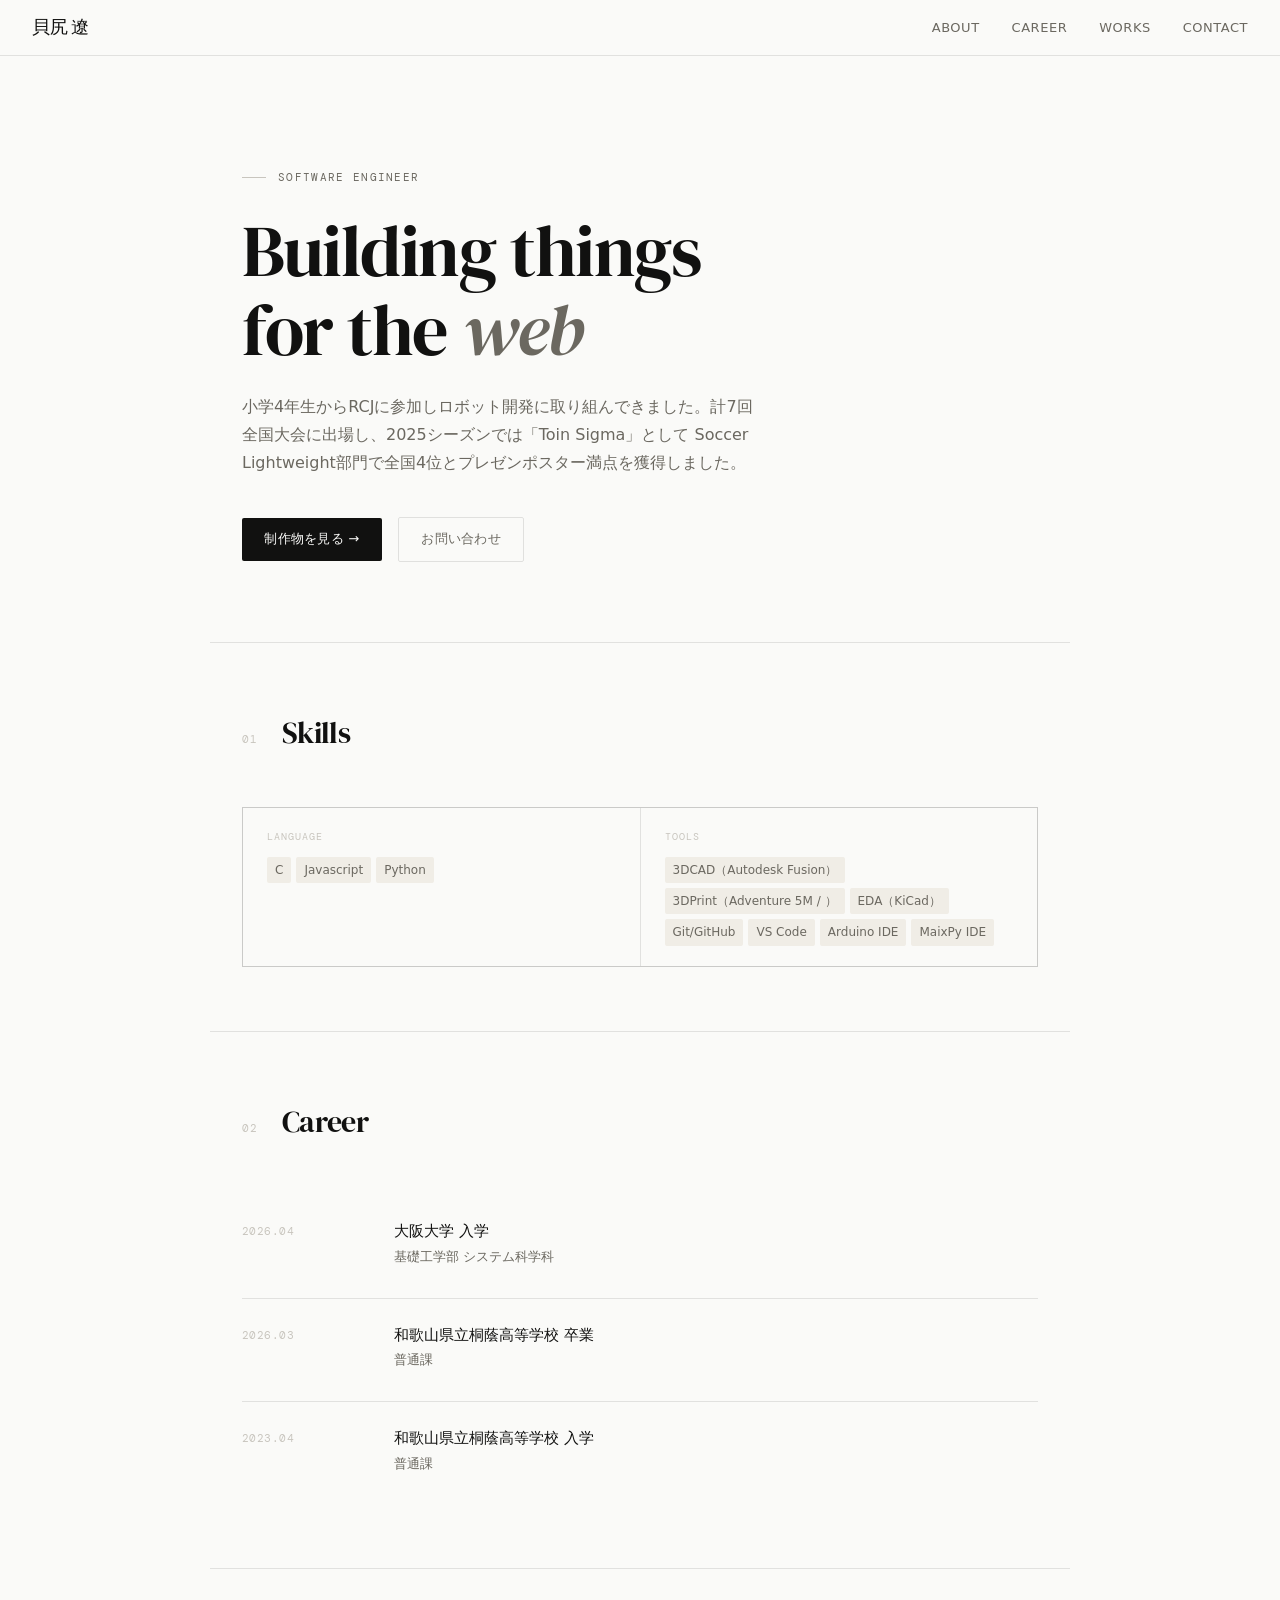
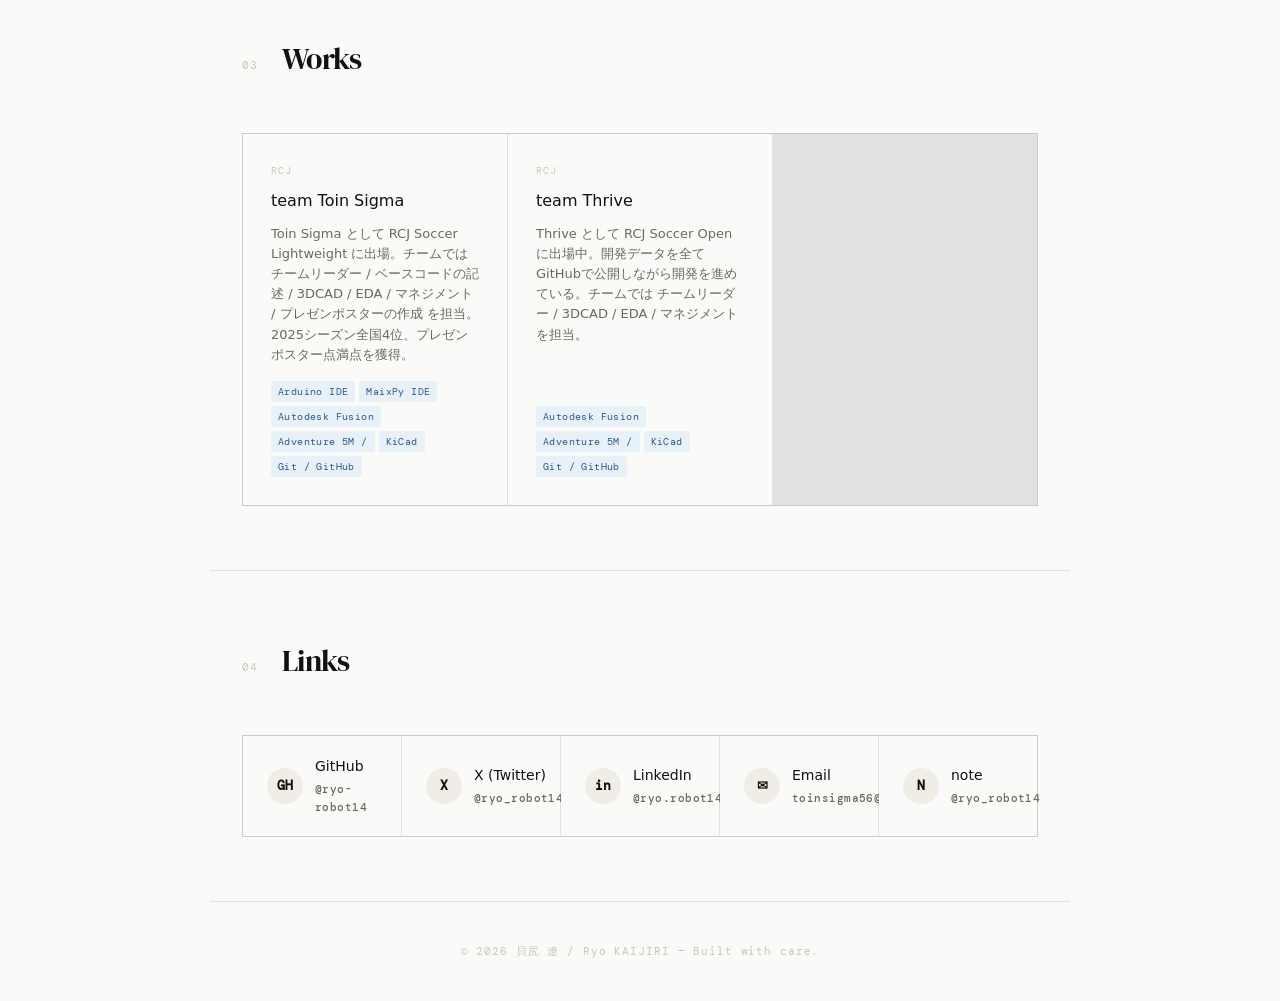
==== portfolio.html @ dd5bacf6 "Add files via upload" ====
<!DOCTYPE html>
<html lang="ja">
<head>
<meta charset="UTF-8">
<meta name="viewport" content="width=device-width, initial-scale=1.0">
<title>貝尻 遼 / Ryo KAIJIRI — Portfolio</title>
<link href="https://fonts.googleapis.com/css2?family=DM+Serif+Display:ital@0;1&family=DM+Mono:wght@300;400&display=swap" rel="stylesheet">
<link rel="stylesheet" href="style.css">
</head>
<body>

<!-- NAVIGATION -->
<nav>
  <a href="#" class="nav-logo">貝尻 遼</a>
  <ul class="nav-links">
    <li><a href="#about">About</a></li>
    <li><a href="#career">Career</a></li>
    <li><a href="#works">Works</a></li>
    <li><a href="#links">Contact</a></li>
  </ul>
</nav>

<!-- HERO -->
<div class="hero" id="about">
  <p class="hero-label">Software Engineer</p>
  <h1>Building things<br>for the <em>web</em></h1>
  <p class="hero-bio">
    小学4年生からRCJに参加しロボット開発に取り組んできました。計7回全国大会に出場し、2025シーズンでは「Toin Sigma」として Soccer Lightweight部門で全国4位とプレゼンポスター満点を獲得しました。
  </p>
  <div class="hero-actions">
    <a href="#works" class="btn-primary">制作物を見る →</a>
    <a href="#links" class="btn-ghost">お問い合わせ</a>
  </div>
</div>

<!-- SKILLS -->
<section>
  <div class="section-header">
    <span class="section-num">01</span>
    <h2 class="section-title">Skills</h2>
  </div>
  <div class="skills-grid">
    <div class="skill-item">
      <span class="skill-category">Language</span>
      <div class="skill-tags">
        <span class="skill-tag">C</span>
        <span class="skill-tag">Javascript</span>
        <span class="skill-tag">Python</span>
      </div>
    </div>
    <div class="skill-item">
      <span class="skill-category">Tools</span>
      <div class="skill-tags">
        <span class="skill-tag">3DCAD（Autodesk Fusion）</span>
        <span class="skill-tag">3DPrint（Adventure 5M / ）</span>
        <span class="skill-tag">EDA（KiCad）</span>
        <span class="skill-tag">Git/GitHub</span>
        <span class="skill-tag">VS Code</span>
        <span class="skill-tag">Arduino IDE</span>
        <span class="skill-tag">MaixPy IDE</span>
      </div>
    </div>
  </div>
</section>

<!-- CAREER -->
<section id="career">
  <div class="section-header">
    <span class="section-num">02</span>
    <h2 class="section-title">Career</h2>
  </div>
  <div class="timeline">
    <div class="timeline-item">
      <span class="timeline-period">2026.04</span>
      <div class="timeline-content">
        <h3>大阪大学 入学</h3>
        <p class="org">基礎工学部 システム科学科</p>
      </div>
    </div>
    <div class="timeline-item">
      <span class="timeline-period">2026.03</span>
      <div class="timeline-content">
        <h3>和歌山県立桐蔭高等学校 卒業</h3>
        <p class="org">普通課</p>
      </div>
    </div>
    <div class="timeline-item">
      <span class="timeline-period">2023.04</span>
      <div class="timeline-content">
        <h3>和歌山県立桐蔭高等学校 入学</h3>
        <p class="org">普通課</p>
      </div>
    </div>
  </div>
</section>

<!-- WORKS -->
<section id="works">
  <div class="section-header">
    <span class="section-num">03</span>
    <h2 class="section-title">Works</h2>
  </div>
  <div class="works-grid">
    <a href="#" class="work-card">
      <span class="work-type">RCJ</span>
      <h3>team Toin Sigma</h3>
      <p>Toin Sigma として RCJ Soccer Lightweight に出場。チームでは チームリーダー / ベースコードの記述 / 3DCAD / EDA / マネジメント / プレゼンポスターの作成 を担当。2025シーズン全国4位、プレゼンポスター点満点を獲得。</p>
      <div class="work-stack">
        <span class="work-tag">Arduino IDE</span>
        <span class="work-tag">MaixPy IDE</span>
        <span class="work-tag">Autodesk Fusion</span>
        <span class="work-tag">Adventure 5M / </span>
        <span class="work-tag">KiCad</span>
        <span class="work-tag">Git / GitHub</span>
      </div>
      <span class="work-arrow">↗</span>
    </a>
    <a href="#" class="work-card">
      <span class="work-type">RCJ</span>
      <h3>team Thrive</h3>
      <p>Thrive として RCJ Soccer Open に出場中。開発データを全てGitHubで公開しながら開発を進めている。チームでは チームリーダー / 3DCAD / EDA / マネジメント を担当。</p>
      <div class="work-stack">
        <span class="work-tag">Autodesk Fusion</span>
        <span class="work-tag">Adventure 5M / </span>
        <span class="work-tag">KiCad</span>
        <span class="work-tag">Git / GitHub</span>
      </div>
      <span class="work-arrow">↗</span>
    </a>
  </div>
</section>

<!-- LINKS / SNS -->
<section id="links">
  <div class="section-header">
    <span class="section-num">04</span>
    <h2 class="section-title">Links</h2>
  </div>
  <div class="links-row">
    <a href="https://github.com/ryo-robot14" class="social-link" target="_blank" rel="noopener">
      <div class="social-icon">GH</div>
      <div>
        <div>GitHub</div>
        <div class="social-handle">@ryo-robot14</div>
      </div>
    </a>
    <a href="https://x.com/ryo_robot14" class="social-link" target="_blank" rel="noopener">
      <div class="social-icon">X</div>
      <div>
        <div>X (Twitter)</div>
        <div class="social-handle">@ryo_robot14</div>
      </div>
    </a>
    <a href="https://instagram.com/ryo.robot14" class="social-link" target="_blank" rel="noopener">
      <div class="social-icon">in</div>
      <div>
        <div>LinkedIn</div>
        <div class="social-handle">@ryo.robot14</div>
      </div>
    </a>
    <a href="mailto:toinsigma56@gmail.com" class="social-link">
      <div class="social-icon">✉</div>
      <div>
        <div>Email</div>
        <div class="social-handle">toinsigma56@gmail.com</div>
      </div>
    </a>
    <a href="https://note.com/ryo_robot14" class="social-link" target="_blank" rel="noopener">
      <div class="social-icon">N</div>
      <div>
        <div>note</div>
        <div class="social-handle">@ryo_robot14</div>
      </div>
    </a>
  </div>
</section>

<footer>© 2026 貝尻 遼 / Ryo KAIJIRI — Built with care.</footer>

</body>
</html>
---- style.css ----
*, *::before, *::after { box-sizing: border-box; margin: 0; padding: 0; }

:root {
  --white: #fafaf8;
  --black: #111110;
  --gray-light: #f0ede6;
  --gray-mid: #c8c5be;
  --gray-dark: #6b6860;
  --accent: #2a5a8c;
  --accent-light: #e8f0f8;
  --border: rgba(0,0,0,0.1);
  --serif: 'DM Serif Display', Georgia, serif;
  --mono: 'DM Mono', monospace;
  --sans: system-ui, -apple-system, sans-serif;
}

html { scroll-behavior: smooth; }

body {
  background: var(--white);
  color: var(--black);
  font-family: var(--sans);
  font-size: 15px;
  line-height: 1.7;
  min-height: 100vh;
}

/* NAV */
nav {
  position: sticky;
  top: 0;
  z-index: 100;
  background: rgba(250,250,248,0.92);
  backdrop-filter: blur(12px);
  border-bottom: 1px solid var(--border);
  padding: 0 2rem;
  display: flex;
  align-items: center;
  justify-content: space-between;
  height: 56px;
}

.nav-logo {
  font-family: var(--serif);
  font-size: 18px;
  letter-spacing: -0.02em;
  color: var(--black);
  text-decoration: none;
}

.nav-links {
  display: flex;
  gap: 2rem;
  list-style: none;
}

.nav-links a {
  text-decoration: none;
  font-size: 13px;
  color: var(--gray-dark);
  letter-spacing: 0.04em;
  text-transform: uppercase;
  transition: color 0.2s;
}

.nav-links a:hover { color: var(--black); }

/* HERO */
.hero {
  padding: 7rem 2rem 5rem;
  max-width: 860px;
  margin: 0 auto;
  border-bottom: 1px solid var(--border);
}

.hero-label {
  font-family: var(--mono);
  font-size: 11px;
  color: var(--gray-dark);
  letter-spacing: 0.12em;
  text-transform: uppercase;
  margin-bottom: 1.5rem;
  display: flex;
  align-items: center;
  gap: 0.75rem;
}

.hero-label::before {
  content: '';
  display: inline-block;
  width: 24px;
  height: 1px;
  background: var(--gray-mid);
}

h1 {
  font-family: var(--serif);
  font-size: clamp(2.8rem, 6vw, 4.5rem);
  font-weight: 400;
  line-height: 1.1;
  letter-spacing: -0.02em;
  margin-bottom: 1.5rem;
  color: var(--black);
}

h1 em {
  font-style: italic;
  color: var(--gray-dark);
}

.hero-bio {
  font-size: 16px;
  color: var(--gray-dark);
  max-width: 520px;
  line-height: 1.75;
  margin-bottom: 2.5rem;
}

.hero-actions {
  display: flex;
  gap: 1rem;
  flex-wrap: wrap;
  align-items: center;
}

.btn-primary {
  display: inline-flex;
  align-items: center;
  gap: 6px;
  background: var(--black);
  color: var(--white);
  text-decoration: none;
  font-size: 13px;
  font-weight: 500;
  letter-spacing: 0.02em;
  padding: 0.65rem 1.4rem;
  border-radius: 2px;
  transition: opacity 0.2s;
}

.btn-primary:hover { opacity: 0.8; }

.btn-ghost {
  display: inline-flex;
  align-items: center;
  gap: 6px;
  background: transparent;
  color: var(--gray-dark);
  text-decoration: none;
  font-size: 13px;
  letter-spacing: 0.02em;
  padding: 0.65rem 1.4rem;
  border-radius: 2px;
  border: 1px solid var(--border);
  transition: border-color 0.2s, color 0.2s;
}

.btn-ghost:hover { border-color: var(--gray-mid); color: var(--black); }

/* SECTION */
section {
  max-width: 860px;
  margin: 0 auto;
  padding: 4rem 2rem;
  border-bottom: 1px solid var(--border);
}

.section-header {
  display: flex;
  align-items: baseline;
  gap: 1.5rem;
  margin-bottom: 3rem;
}

.section-title {
  font-family: var(--serif);
  font-size: 1.9rem;
  font-weight: 400;
  letter-spacing: -0.02em;
}

.section-num {
  font-family: var(--mono);
  font-size: 11px;
  color: var(--gray-mid);
  letter-spacing: 0.08em;
}

/* SKILLS */
.skills-grid {
  display: grid;
  grid-template-columns: repeat(auto-fit, minmax(180px, 1fr));
  gap: 1px;
  background: var(--border);
  border: 1px solid var(--border);
}

.skill-item {
  background: var(--white);
  padding: 1.25rem 1.5rem;
  display: flex;
  flex-direction: column;
  gap: 0.5rem;
}

.skill-category {
  font-family: var(--mono);
  font-size: 10px;
  text-transform: uppercase;
  letter-spacing: 0.1em;
  color: var(--gray-mid);
}

.skill-tags {
  display: flex;
  flex-wrap: wrap;
  gap: 5px;
  margin-top: 4px;
}

.skill-tag {
  font-size: 12px;
  color: var(--gray-dark);
  background: var(--gray-light);
  padding: 3px 8px;
  border-radius: 2px;
}

/* TIMELINE */
.timeline {
  display: flex;
  flex-direction: column;
}

.timeline-item {
  display: grid;
  grid-template-columns: 120px 1fr;
  gap: 2rem;
  padding: 1.5rem 0;
  border-bottom: 1px solid var(--border);
}

.timeline-item:last-child { border-bottom: none; }

.timeline-period {
  font-family: var(--mono);
  font-size: 11px;
  color: var(--gray-mid);
  padding-top: 3px;
  letter-spacing: 0.04em;
}

.timeline-content h3 {
  font-size: 15px;
  font-weight: 500;
  margin-bottom: 2px;
}

.timeline-content .org {
  font-size: 13px;
  color: var(--gray-dark);
  margin-bottom: 6px;
}

.timeline-content p {
  font-size: 13px;
  color: var(--gray-dark);
  line-height: 1.6;
}

/* WORKS */
.works-grid {
  display: grid;
  grid-template-columns: repeat(auto-fill, minmax(240px, 1fr));
  gap: 1px;
  background: var(--border);
  border: 1px solid var(--border);
}

.work-card {
  background: var(--white);
  padding: 1.75rem;
  display: flex;
  flex-direction: column;
  gap: 0.75rem;
  text-decoration: none;
  color: inherit;
  transition: background 0.15s;
  position: relative;
  overflow: hidden;
}

.work-card:hover { background: var(--gray-light); }

.work-type {
  font-family: var(--mono);
  font-size: 10px;
  text-transform: uppercase;
  letter-spacing: 0.1em;
  color: var(--gray-mid);
}

.work-card h3 {
  font-size: 16px;
  font-weight: 500;
  line-height: 1.3;
}

.work-card p {
  font-size: 13px;
  color: var(--gray-dark);
  line-height: 1.55;
  flex: 1;
}

.work-stack {
  display: flex;
  flex-wrap: wrap;
  gap: 4px;
  margin-top: 4px;
}

.work-tag {
  font-family: var(--mono);
  font-size: 10px;
  color: var(--accent);
  background: var(--accent-light);
  padding: 2px 7px;
  border-radius: 2px;
  letter-spacing: 0.04em;
}

.work-arrow {
  position: absolute;
  top: 1.75rem;
  right: 1.75rem;
  font-size: 16px;
  color: var(--gray-mid);
  opacity: 0;
  transform: translateX(-4px);
  transition: opacity 0.15s, transform 0.15s;
}

.work-card:hover .work-arrow {
  opacity: 1;
  transform: translateX(0);
}

/* LINKS */
.links-row {
  display: flex;
  flex-wrap: wrap;
  gap: 1px;
  background: var(--border);
  border: 1px solid var(--border);
}

.social-link {
  flex: 1;
  min-width: 140px;
  display: flex;
  align-items: center;
  gap: 12px;
  padding: 1.2rem 1.5rem;
  background: var(--white);
  text-decoration: none;
  color: var(--black);
  font-size: 14px;
  font-weight: 500;
  transition: background 0.15s;
}

.social-link:hover { background: var(--gray-light); }

.social-icon {
  width: 36px;
  height: 36px;
  border-radius: 50%;
  background: var(--gray-light);
  display: flex;
  align-items: center;
  justify-content: center;
  font-size: 13px;
  font-weight: 600;
  flex-shrink: 0;
  font-family: var(--mono);
}

.social-handle {
  font-family: var(--mono);
  font-size: 11px;
  color: var(--gray-dark);
  margin-top: 1px;
  letter-spacing: 0.04em;
}

/* FOOTER */
footer {
  text-align: center;
  padding: 2.5rem 2rem;
  font-family: var(--mono);
  font-size: 11px;
  color: var(--gray-mid);
  letter-spacing: 0.08em;
}

/* ANIMATIONS */
@keyframes fadeUp {
  from { opacity: 0; transform: translateY(16px); }
  to   { opacity: 1; transform: translateY(0); }
}

.hero > * {
  animation: fadeUp 0.5s ease both;
}
.hero > *:nth-child(1) { animation-delay: 0.05s; }
.hero > *:nth-child(2) { animation-delay: 0.15s; }
.hero > *:nth-child(3) { animation-delay: 0.25s; }
.hero > *:nth-child(4) { animation-delay: 0.35s; }

/* RESPONSIVE */
@media (max-width: 600px) {
  nav { padding: 0 1rem; }
  .nav-links { gap: 1.25rem; }
  .hero { padding: 4rem 1rem 3rem; }
  section { padding: 3rem 1rem; }
  .timeline-item { grid-template-columns: 1fr; gap: 0.25rem; }
  .timeline-period { padding-top: 0; }
}
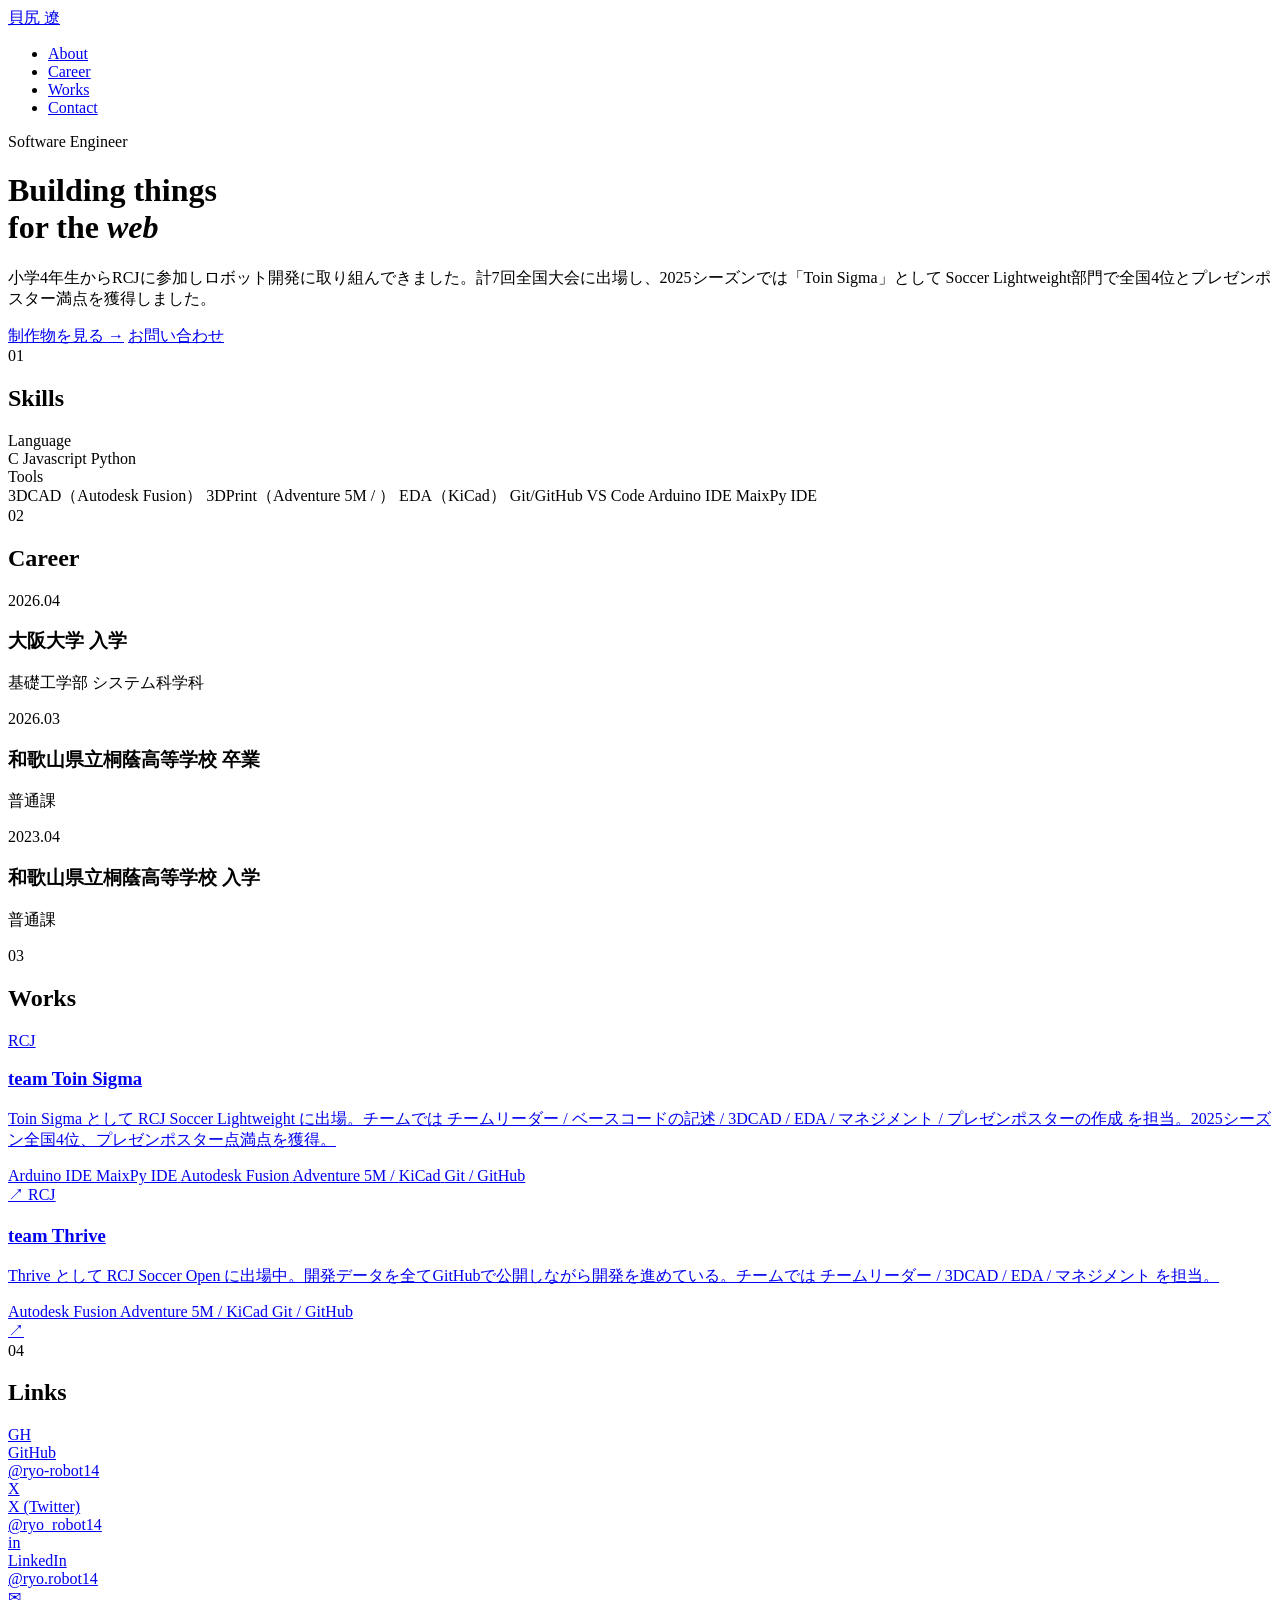
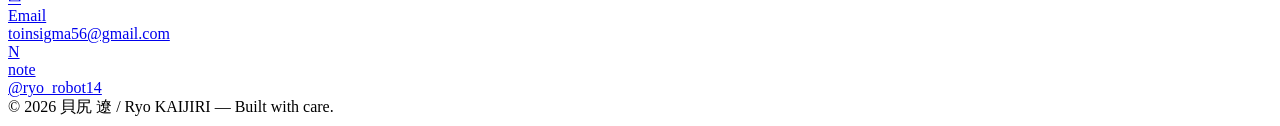
==== commit fcbff6fd: "Update stylesheet link from style.css to index.css" ====
--- a/portfolio.html
+++ b/portfolio.html
@@ -5,7 +5,7 @@
 <meta name="viewport" content="width=device-width, initial-scale=1.0">
 <title>貝尻 遼 / Ryo KAIJIRI — Portfolio</title>
 <link href="https://fonts.googleapis.com/css2?family=DM+Serif+Display:ital@0;1&family=DM+Mono:wght@300;400&display=swap" rel="stylesheet">
-<link rel="stylesheet" href="style.css">
+<link rel="stylesheet" href="index.css">
 </head>
 <body>
 
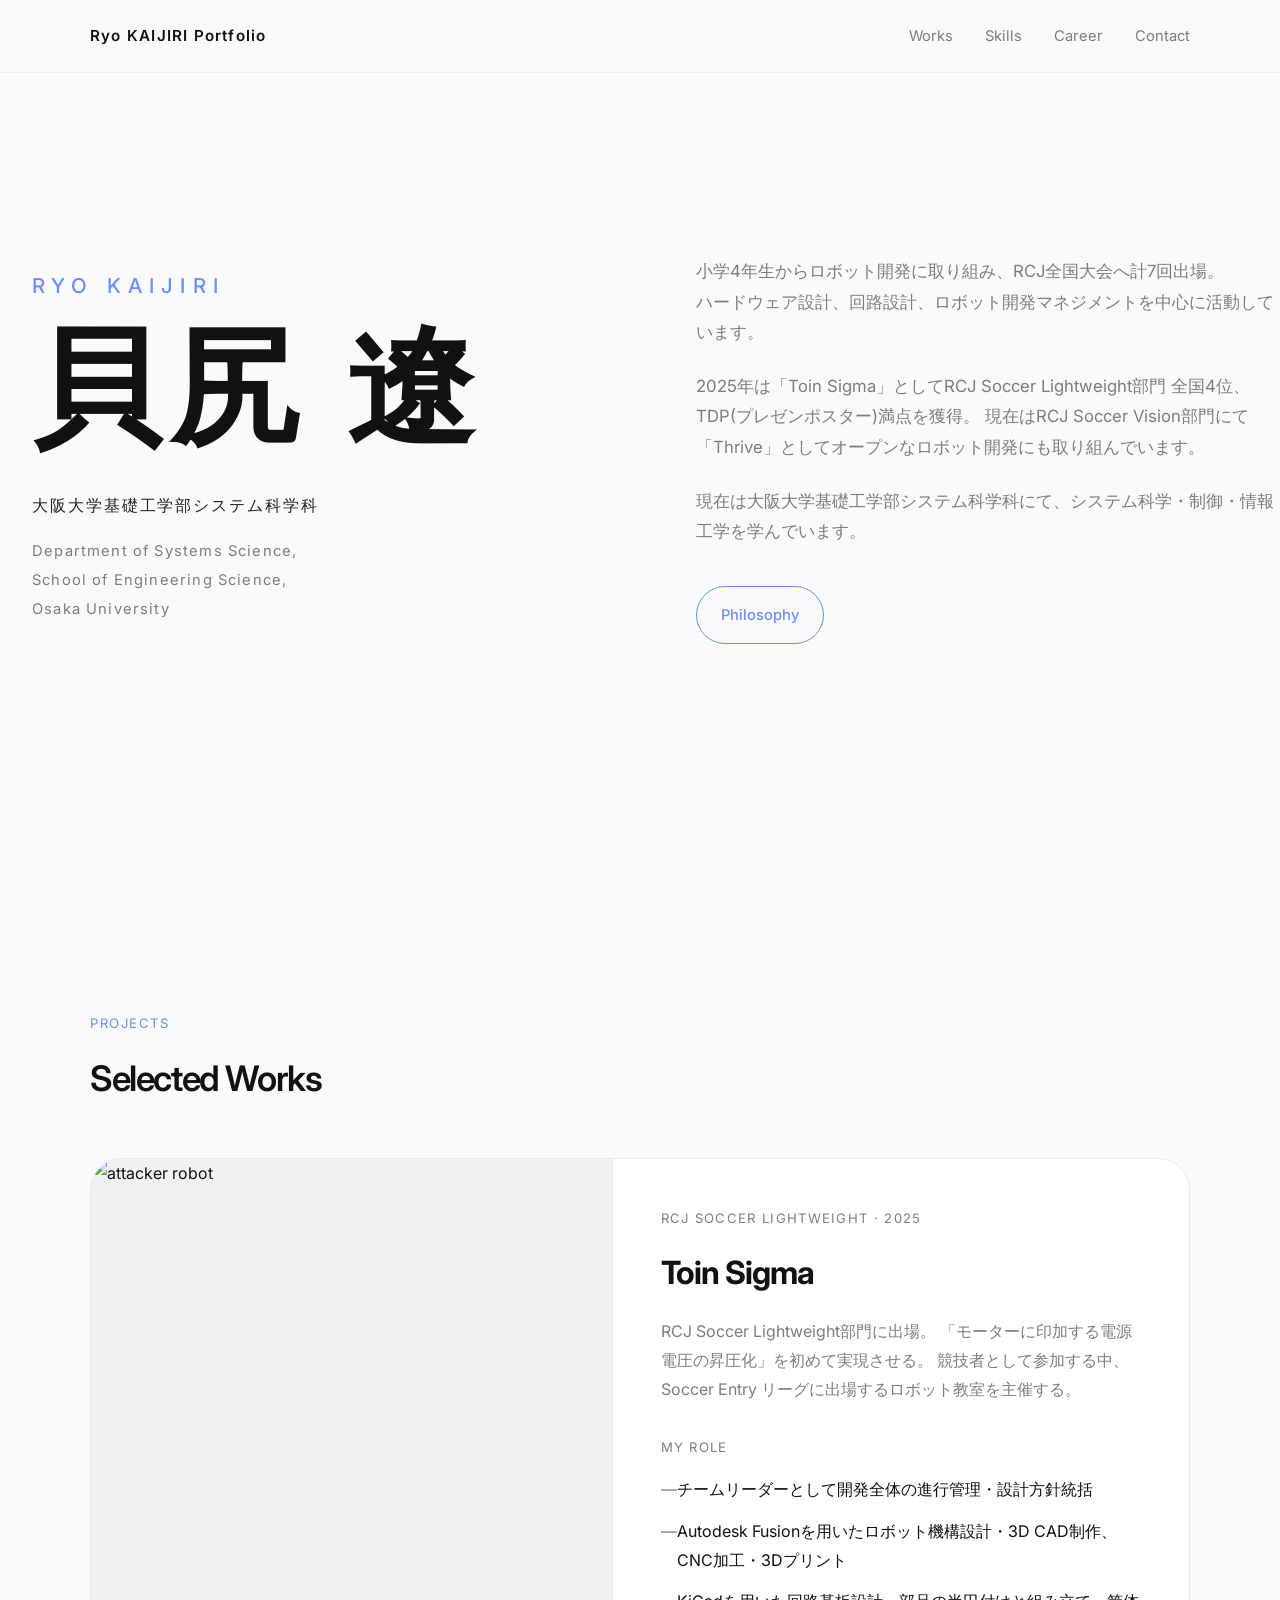
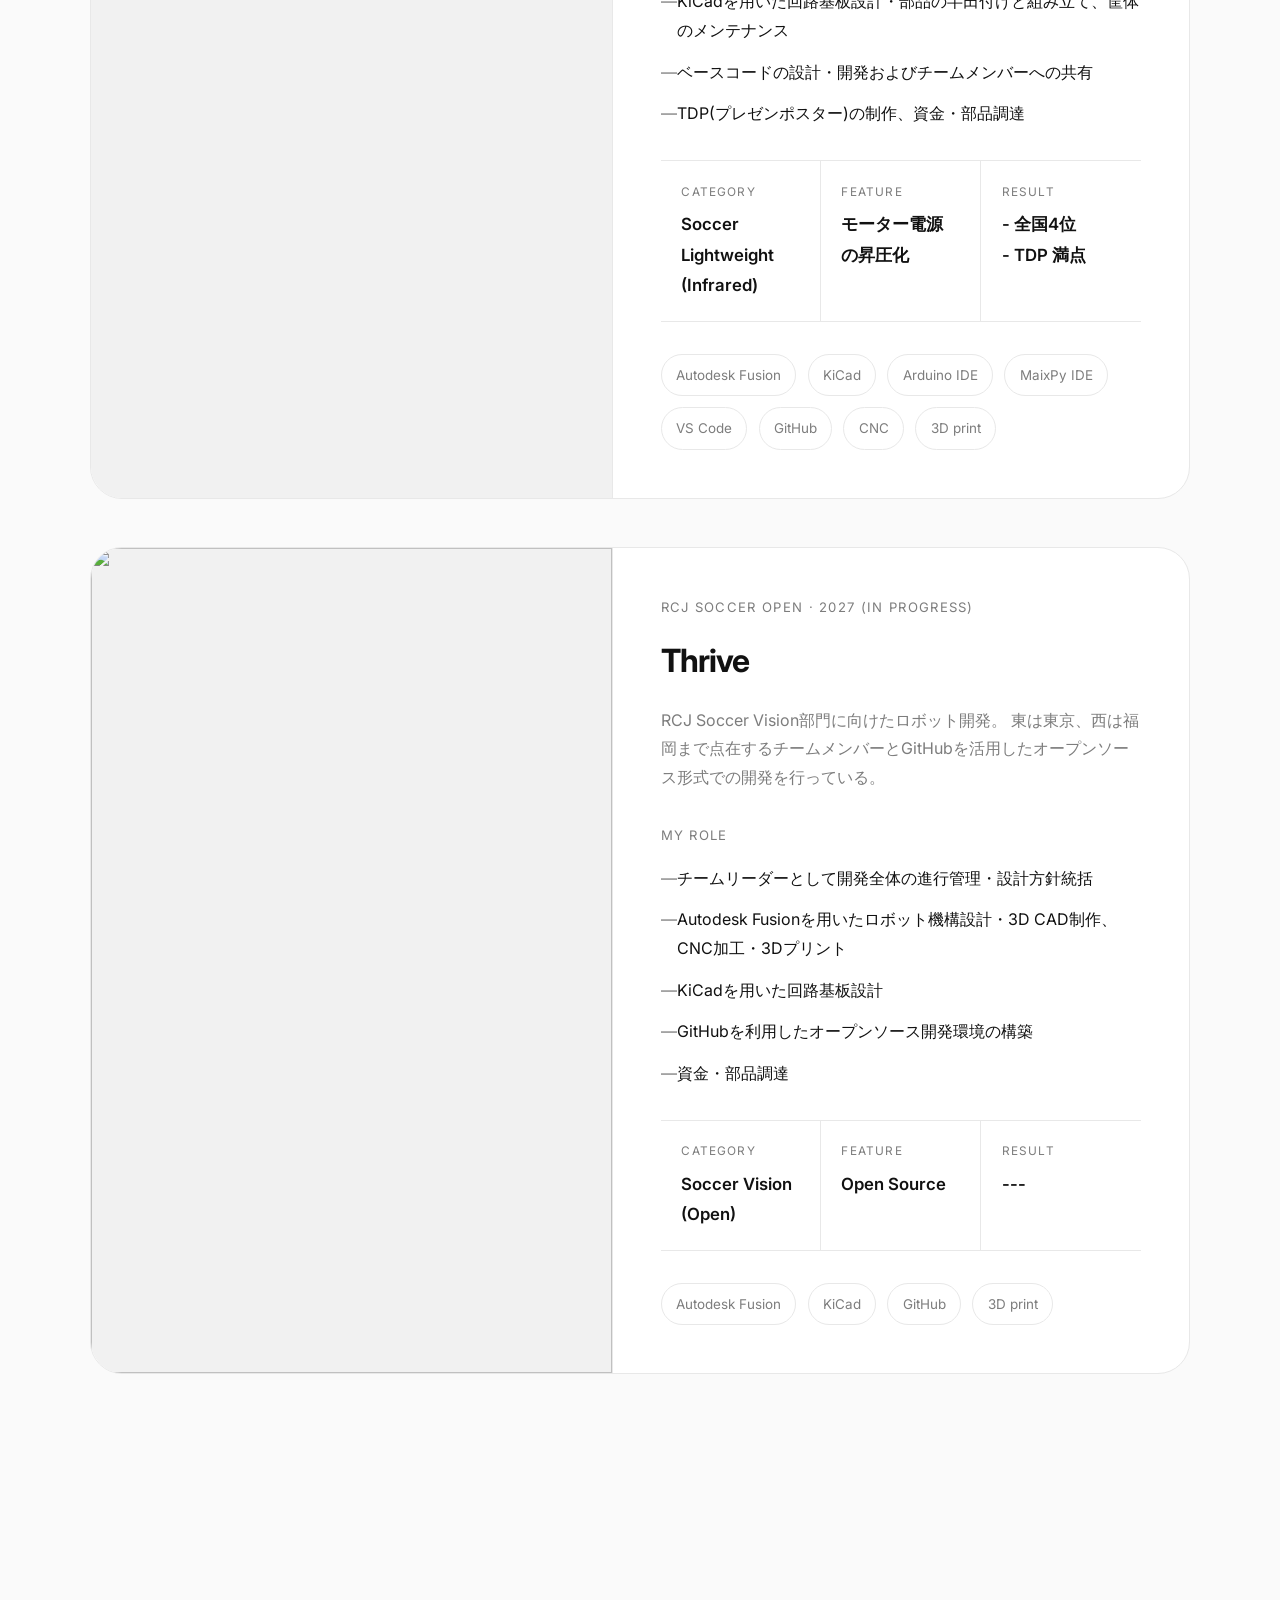
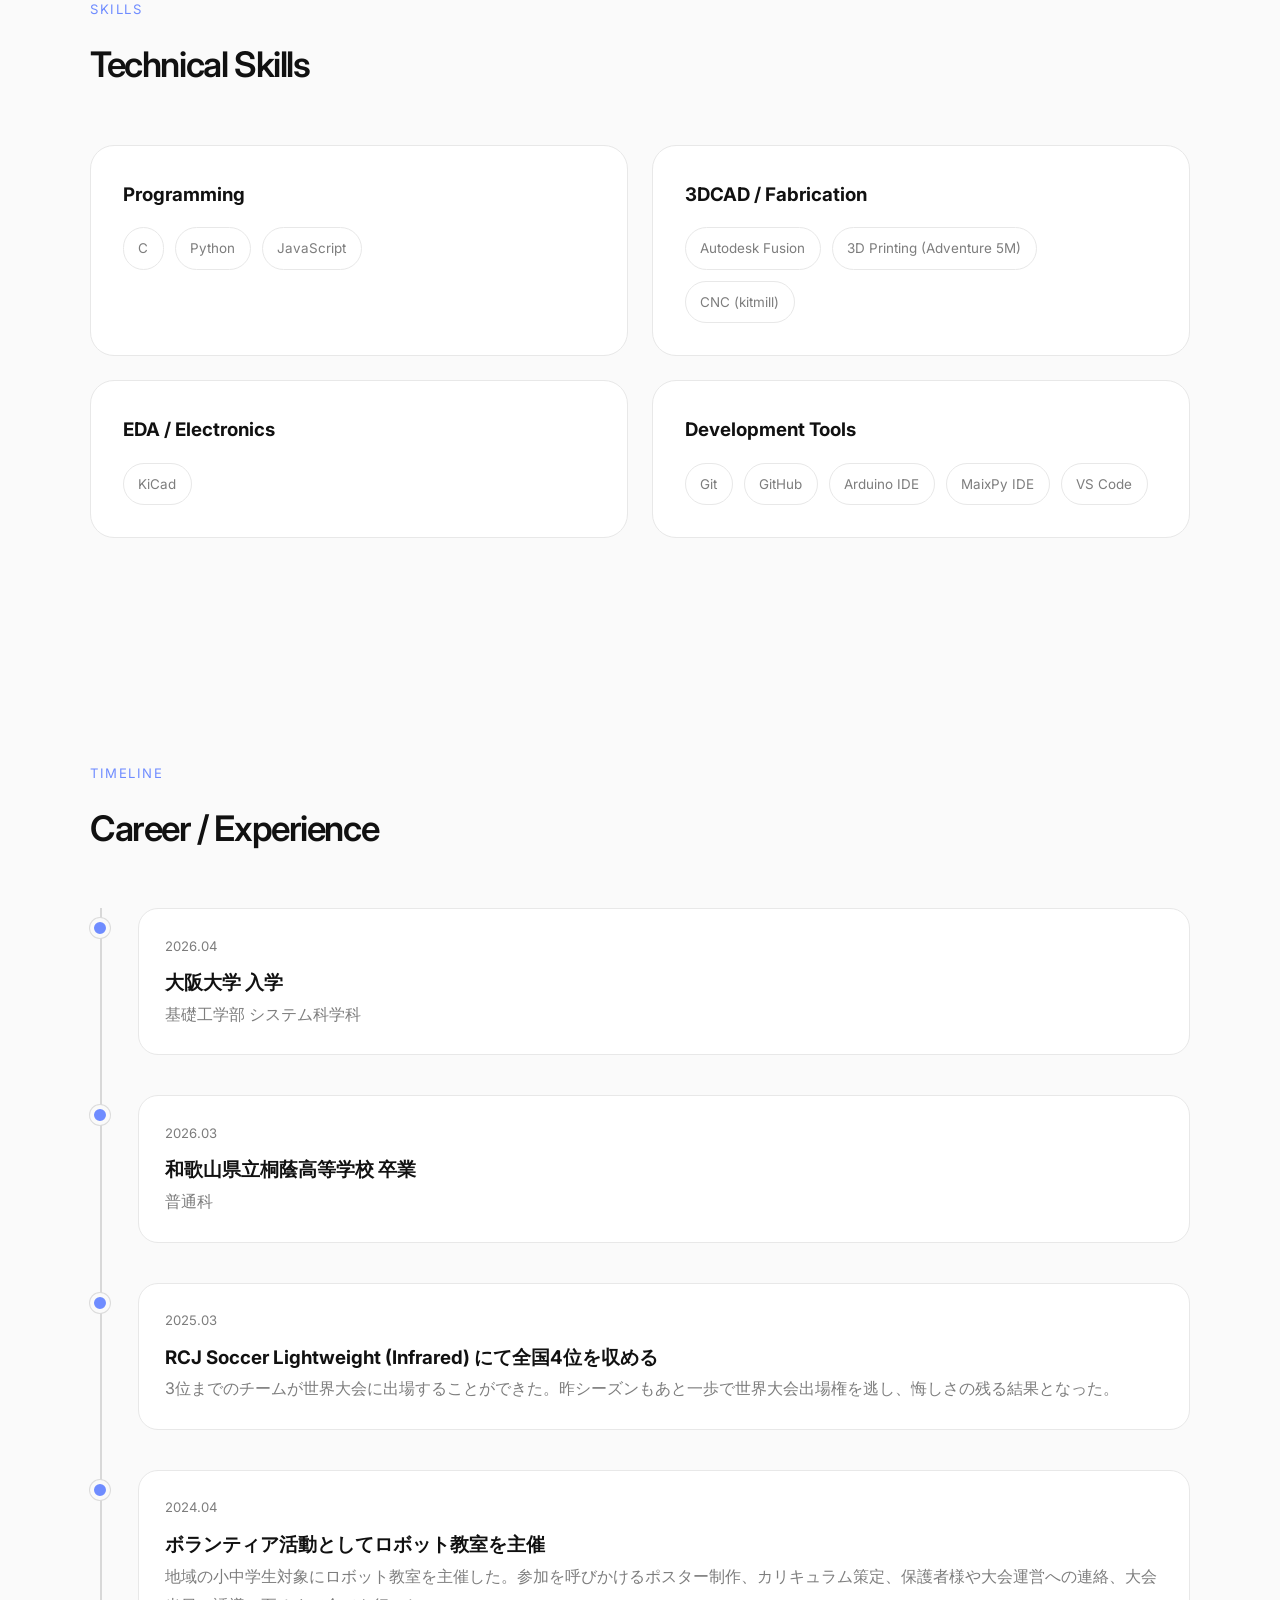
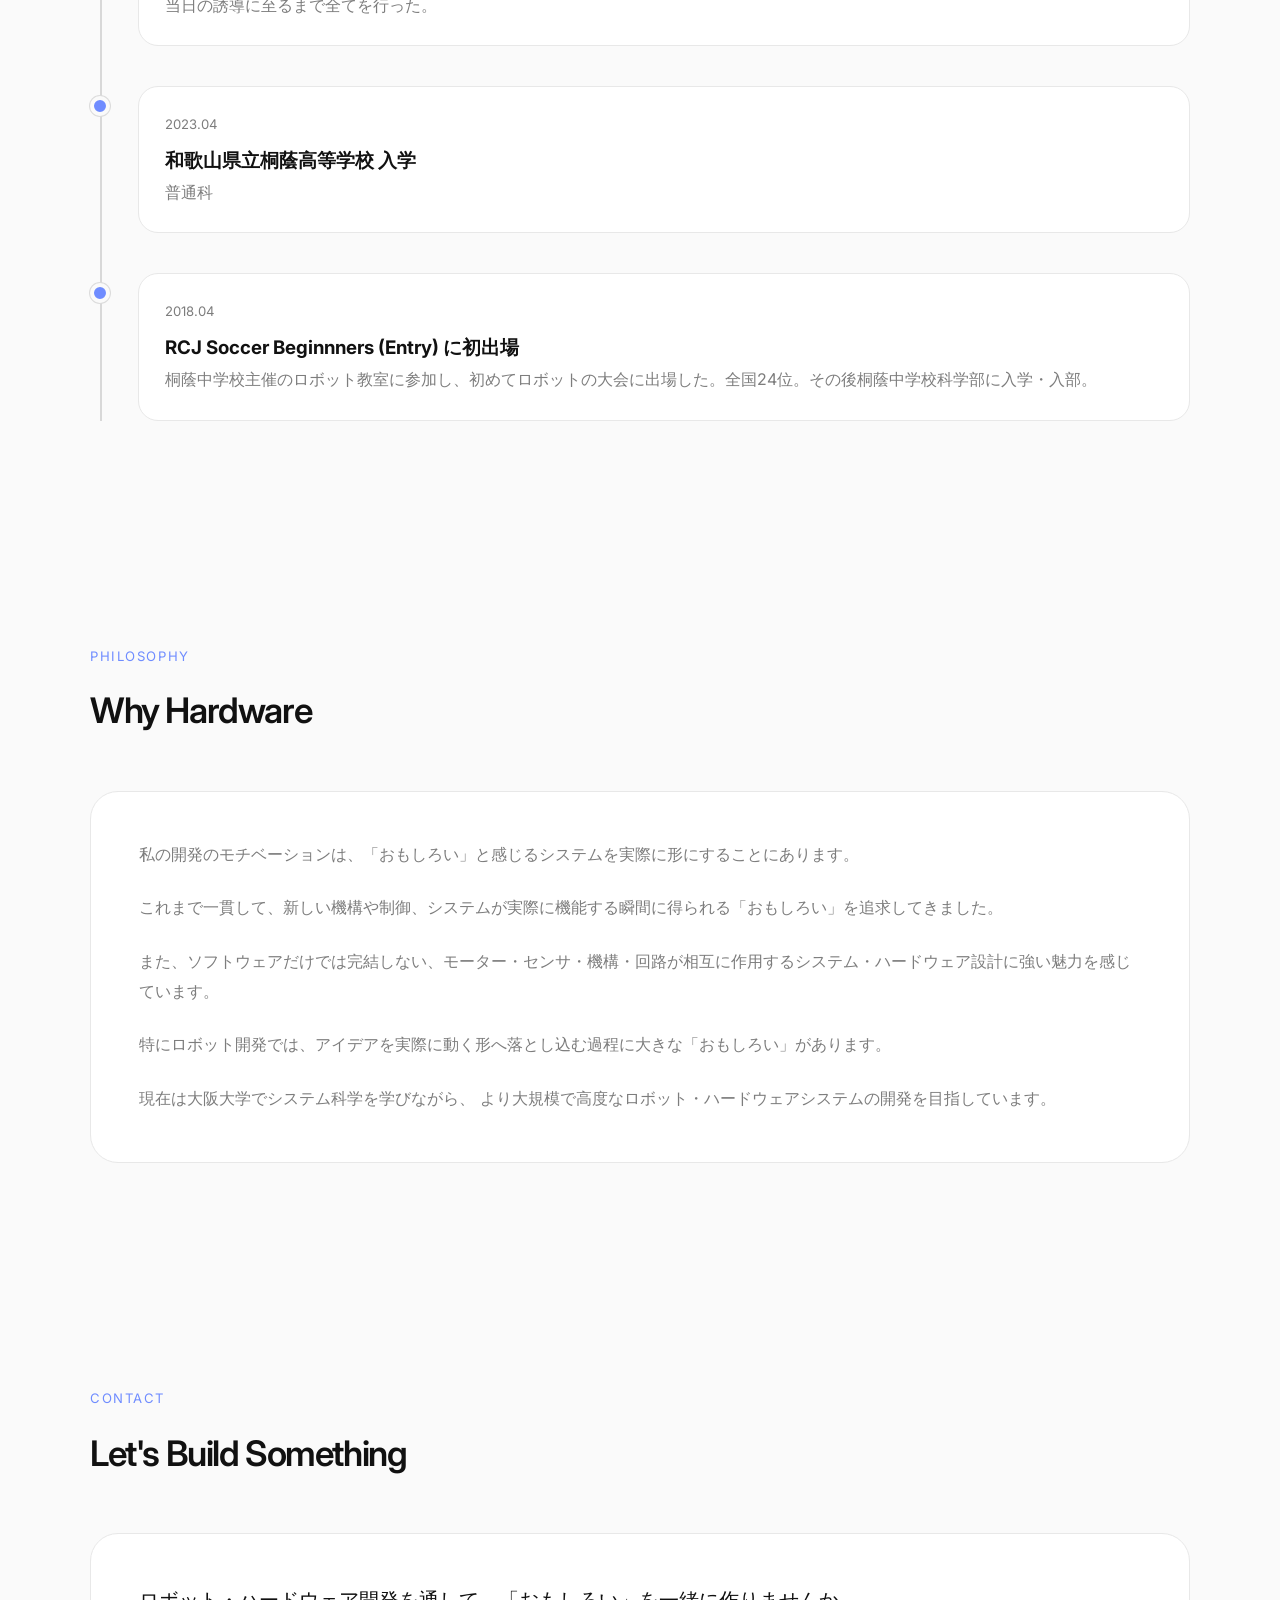
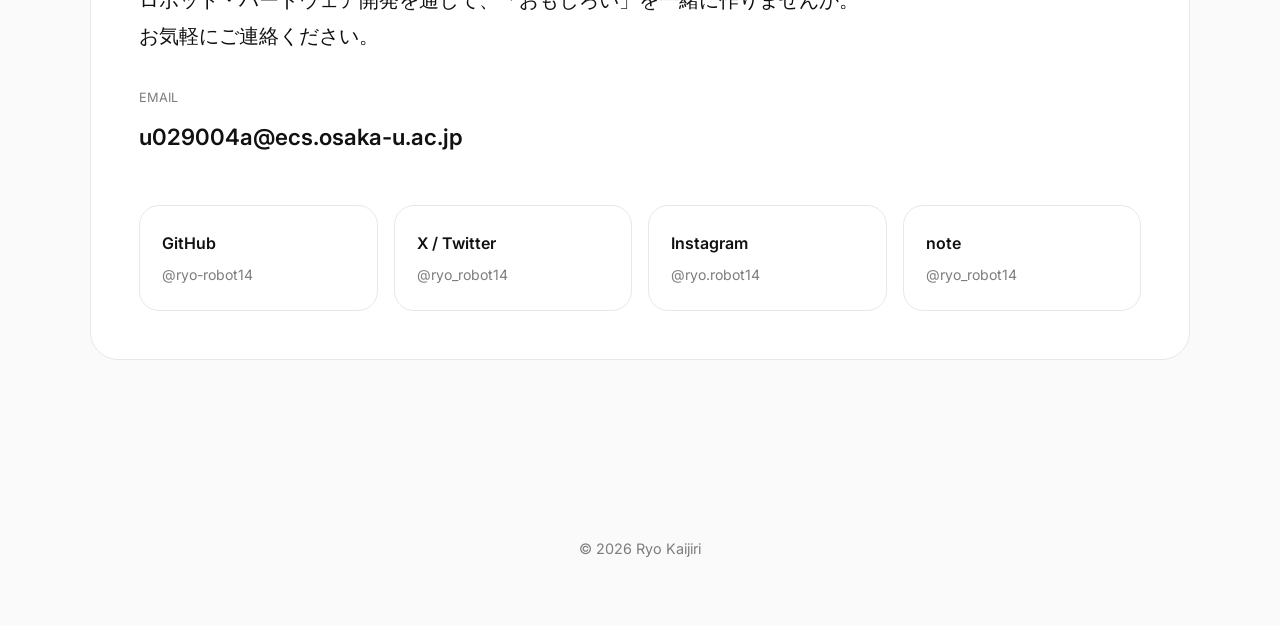
==== commit bfe50547: "Add files via upload" ====
--- a/portfolio.html
+++ b/portfolio.html
@@ -1,181 +1,1720 @@
+<!---
 <!DOCTYPE html>
 <html lang="ja">
 <head>
 <meta charset="UTF-8">
 <meta name="viewport" content="width=device-width, initial-scale=1.0">
-<title>貝尻 遼 / Ryo KAIJIRI — Portfolio</title>
-<link href="https://fonts.googleapis.com/css2?family=DM+Serif+Display:ital@0;1&family=DM+Mono:wght@300;400&display=swap" rel="stylesheet">
-<link rel="stylesheet" href="index.css">
+
+<title>Ryo Kaijiri Portfolio</title>
+
+<link rel="preconnect" href="https://fonts.googleapis.com">
+<link rel="preconnect" href="https://fonts.gstatic.com" crossorigin>
+
+<link href="https://fonts.googleapis.com/css2?family=Inter:wght@300;400;500;600;700&display=swap" rel="stylesheet">
+
+<style>
+
+*{
+    margin:0;
+    padding:0;
+    box-sizing:border-box;
+}
+
+:root{
+    --bg:#fafafa;
+    --card:#ffffff;
+    --text:#111111;
+    --muted:#7d7d7d;
+    --line:#e8e8e8;
+    --accent:#6f8cff;
+}
+
+html{
+    scroll-behavior:smooth;
+}
+
+body{
+    background:var(--bg);
+    color:var(--text);
+    font-family:'Inter',sans-serif;
+    line-height:1.8;
+    -webkit-font-smoothing:antialiased;
+}
+
+.container{
+    width:min(1100px,90%);
+    margin:auto;
+}
+
+nav{
+    position:fixed;
+    top:0;
+    width:100%;
+    background:rgba(250,250,250,0.88);
+    backdrop-filter:blur(12px);
+    border-bottom:1px solid rgba(0,0,0,0.04);
+    z-index:100;
+}
+
+.nav-inner{
+    height:72px;
+    display:flex;
+    justify-content:space-between;
+    align-items:center;
+}
+
+.logo{
+    font-size:0.95rem;
+    font-weight:600;
+    letter-spacing:0.08em;
+}
+
+.nav-links{
+    display:flex;
+    gap:2rem;
+}
+
+.nav-links a{
+    text-decoration:none;
+    color:var(--muted);
+    font-size:0.92rem;
+    transition:0.2s;
+}
+
+.nav-links a:hover{
+    color:var(--accent);
+}
+
+.hero{
+    min-height:100vh;
+    display:flex;
+    align-items:center;
+}
+
+.hero-grid{
+    width:100%;
+    display:grid;
+    grid-template-columns:1fr 1fr;
+    gap:6rem;
+    align-items:center;
+}
+
+.hero-left h1{
+    font-size:clamp(4rem,10vw,8rem);
+    line-height:0.95;
+    letter-spacing:-0.07em;
+    margin-bottom:1.5rem;
+}
+
+.hero-name-en{
+    display:block;
+    font-size:0.18em;
+    font-weight:500;
+    letter-spacing:0.18em;
+    text-transform:uppercase;
+    color:var(--accent);
+    margin-bottom:1rem;
+}
+
+.hero-meta{
+    display:flex;
+    flex-direction:column;
+    gap:0.4rem;
+}
+
+.jp-school{
+    font-weight:500;
+    color:#222;
+    margin-bottom:0.8rem;
+}
+
+.en-school{
+    color:var(--muted);
+    font-size:0.92rem;
+    line-height:1.6;
+}
+
+.hero-right{
+    color:var(--muted);
+    font-size:1.05rem;
+}
+
+.hero-right p{
+    margin-bottom:1.5rem;
+}
+
+.detail-button{
+    display:inline-flex;
+    align-items:center;
+    justify-content:center;
+
+    margin-top:1rem;
+
+    padding:0.9rem 1.5rem;
+
+    border:1px solid var(--accent);
+    border-radius:999px;
+
+    color:var(--accent);
+    text-decoration:none;
+    font-size:0.92rem;
+    font-weight:500;
+
+    transition:0.25s;
+}
+
+.detail-button:hover{
+    background:var(--accent);
+    color:white;
+    transform:translateY(-2px);
+}
+
+section{
+    padding:7rem 0;
+}
+
+.section-head{
+    margin-bottom:3rem;
+}
+
+.section-label{
+    font-size:0.82rem;
+    color:var(--accent);
+    letter-spacing:0.12em;
+    text-transform:uppercase;
+    margin-bottom:0.7rem;
+}
+
+.section-title{
+    font-size:2.2rem;
+    font-weight:600;
+    letter-spacing:-0.04em;
+}
+
+.projects{
+    display:flex;
+    flex-direction:column;
+    gap:3rem;
+}
+
+.project{
+    display:grid;
+    grid-template-columns:0.95fr 1.05fr;
+    background:#fff;
+    border:1px solid var(--line);
+    border-radius:32px;
+    overflow:hidden;
+}
+
+.project-image{
+    position:relative;
+    overflow:hidden;
+    min-height:500px;
+    background:#f1f1f1;
+    border-right:1px solid var(--line);
+}
+
+.project-slide{
+    position:absolute;
+    width:100%;
+    height:100%;
+    object-fit:cover;
+    opacity:0;
+    transition:opacity 1s ease;
+}
+
+.project-slide.active{
+    opacity:1;
+}
+
+.project-body{
+    padding:3rem;
+}
+
+.project-meta{
+    font-size:0.82rem;
+    color:var(--muted);
+    letter-spacing:0.1em;
+    text-transform:uppercase;
+    margin-bottom:0.8rem;
+}
+
+.project h3{
+    font-size:2rem;
+    margin-bottom:1rem;
+    letter-spacing:-0.03em;
+}
+
+.project-description{
+    color:var(--muted);
+    margin-bottom:2rem;
+}
+
+.role-title{
+    font-size:0.82rem;
+    color:var(--muted);
+    letter-spacing:0.1em;
+    text-transform:uppercase;
+    margin-bottom:1rem;
+}
+
+.role-list{
+    display:flex;
+    flex-direction:column;
+    gap:0.8rem;
+    margin-bottom:2rem;
+}
+
+.role-item{
+    padding-left:1rem;
+    position:relative;
+}
+
+.role-item::before{
+    content:"—";
+    position:absolute;
+    left:0;
+    color:var(--muted);
+}
+
+.project-info{
+    display:grid;
+    grid-template-columns:repeat(3,1fr);
+    border-top:1px solid var(--line);
+    border-bottom:1px solid var(--line);
+    margin-bottom:2rem;
+}
+
+.info-item{
+    padding:1.3rem;
+    border-right:1px solid var(--line);
+}
+
+.info-item:last-child{
+    border-right:none;
+}
+
+.info-label{
+    font-size:0.74rem;
+    color:var(--muted);
+    letter-spacing:0.1em;
+    text-transform:uppercase;
+    margin-bottom:0.4rem;
+}
+
+.info-value{
+    font-size:1.05rem;
+    font-weight:600;
+}
+
+.tags{
+    display:flex;
+    flex-wrap:wrap;
+    gap:0.7rem;
+}
+
+.tag{
+    border:1px solid var(--line);
+    padding:0.5rem 0.9rem;
+    border-radius:999px;
+    font-size:0.84rem;
+    color:var(--muted);
+    transition:0.2s;
+}
+
+.tag:hover{
+    border-color:var(--accent);
+    color:var(--accent);
+}
+
+.skills{
+    display:grid;
+    grid-template-columns:repeat(2,1fr);
+    gap:1.5rem;
+}
+
+.skill-card{
+    background:#fff;
+    border:1px solid var(--line);
+    border-radius:24px;
+    padding:2rem;
+}
+
+.skill-card h3{
+    margin-bottom:1rem;
+}
+
+.skill-list{
+    display:flex;
+    flex-wrap:wrap;
+    gap:0.7rem;
+}
+
+.timeline{
+    position:relative;
+    display:flex;
+    flex-direction:column;
+    gap:2.5rem;
+    padding-left:3rem;
+}
+
+.timeline-line{
+    position:absolute;
+    left:10px;
+    top:0;
+    width:2px;
+    height:100%;
+    background:#d8d8d8;
+}
+
+.timeline-item{
+    position:relative;
+}
+
+.timeline-dot{
+    position:absolute;
+    left:-3rem;
+    top:10px;
+    width:20px;
+    height:20px;
+    border-radius:50%;
+    background:var(--accent);
+    border:4px solid #fafafa;
+    box-shadow:0 0 0 1px #dcdcdc;
+}
+
+.timeline-content{
+    background:#fff;
+    border:1px solid var(--line);
+    border-radius:20px;
+    padding:1.6rem;
+}
+
+.timeline-year{
+    color:var(--muted);
+    font-size:0.82rem;
+    margin-bottom:0.5rem;
+}
+
+.timeline-content p{
+    color:var(--muted);
+}
+
+.thought-box{
+    background:#fff;
+    border:1px solid var(--line);
+    border-radius:28px;
+    padding:3rem;
+    color:var(--muted);
+    display:flex;
+    flex-direction:column;
+    gap:1.5rem;
+    font-size:1.03rem;
+}
+
+.contact-box{
+    background:#fff;
+    border:1px solid var(--line);
+    border-radius:28px;
+    padding:3rem;
+}
+
+.contact-message{
+    font-size:1.25rem;
+    margin-bottom:2rem;
+}
+
+.email-label{
+    font-size:0.8rem;
+    color:var(--muted);
+    text-transform:uppercase;
+    margin-bottom:0.5rem;
+}
+
+.email-address{
+    font-size:1.4rem;
+    font-weight:600;
+    margin-bottom:3rem;
+}
+
+.links{
+    display:grid;
+    grid-template-columns:repeat(4,1fr);
+    gap:1rem;
+}
+
+.link{
+    border:1px solid var(--line);
+    border-radius:20px;
+    padding:1.4rem;
+    text-decoration:none;
+    color:var(--text);
+    transition:0.2s;
+}
+
+.link:hover{
+    transform:translateY(-3px);
+    border-color:var(--accent);
+}
+
+.link-name{
+    font-weight:600;
+    margin-bottom:0.3rem;
+}
+
+.link-handle{
+    color:var(--muted);
+    font-size:0.88rem;
+}
+
+footer{
+    padding:4rem 0;
+    text-align:center;
+    color:var(--muted);
+    font-size:0.9rem;
+}
+
+@media(max-width:900px){
+
+    .hero-grid,
+    .project,
+    .skills,
+    .links{
+        grid-template-columns:1fr;
+    }
+
+    .project-image{
+        border-right:none;
+        border-bottom:1px solid var(--line);
+        min-height:260px;
+    }
+
+    .project-info{
+        grid-template-columns:1fr;
+    }
+
+    .info-item{
+        border-right:none;
+        border-bottom:1px solid var(--line);
+    }
+
+    .info-item:last-child{
+        border-bottom:none;
+    }
+}
+
+@media(max-width:640px){
+
+    .nav-links{
+        display:none;
+    }
+
+    .hero{
+        padding-top:4rem;
+    }
+
+    .hero h1{
+        font-size:4rem;
+    }
+
+    .project-body,
+    .contact-box,
+    .thought-box{
+        padding:2rem;
+    }
+}
+
+</style>
+
 </head>
+
 <body>
 
-<!-- NAVIGATION -->
 <nav>
-  <a href="#" class="nav-logo">貝尻 遼</a>
-  <ul class="nav-links">
-    <li><a href="#about">About</a></li>
-    <li><a href="#career">Career</a></li>
-    <li><a href="#works">Works</a></li>
-    <li><a href="#links">Contact</a></li>
-  </ul>
+
+    <div class="container nav-inner">
+
+        <div class="logo">
+            Ryo Kaijiri Portfolio
+        </div>
+
+        <div class="nav-links">
+            <a href="#works">Works</a>
+            <a href="#skills">Skills</a>
+            <a href="#career">Career</a>
+            <a href="#contact">Contact</a>
+        </div>
+
+    </div>
+
 </nav>
 
-<!-- HERO -->
-<div class="hero" id="about">
-  <p class="hero-label">Software Engineer</p>
-  <h1>Building things<br>for the <em>web</em></h1>
-  <p class="hero-bio">
-    小学4年生からRCJに参加しロボット開発に取り組んできました。計7回全国大会に出場し、2025シーズンでは「Toin Sigma」として Soccer Lightweight部門で全国4位とプレゼンポスター満点を獲得しました。
-  </p>
-  <div class="hero-actions">
-    <a href="#works" class="btn-primary">制作物を見る →</a>
-    <a href="#links" class="btn-ghost">お問い合わせ</a>
-  </div>
-</div>
-
-<!-- SKILLS -->
-<section>
-  <div class="section-header">
-    <span class="section-num">01</span>
-    <h2 class="section-title">Skills</h2>
-  </div>
-  <div class="skills-grid">
-    <div class="skill-item">
-      <span class="skill-category">Language</span>
-      <div class="skill-tags">
-        <span class="skill-tag">C</span>
-        <span class="skill-tag">Javascript</span>
-        <span class="skill-tag">Python</span>
-      </div>
+<header class="hero">
+
+    <div class="container hero-grid">
+
+        <div class="hero-left">
+
+            <h1>
+                <span class="hero-name-en">Ryo Kaijiri</span>
+                貝尻 遼
+            </h1>
+
+            <div class="hero-meta">
+
+                <div class="jp-school">
+                    大阪大学基礎工学部システム科学科
+                </div>
+
+                <div class="en-school">
+                    Department of Systems Science,<br>
+                    School of Engineering Science,<br>
+                    Osaka University
+                </div>
+
+            </div>
+
+        </div>
+
+        <div class="hero-right">
+
+            <p>
+                小学4年生からロボット開発に取り組み、
+                RCJ全国大会へ計7回出場。
+                ハードウェア設計、回路設計、
+                ロボット開発マネジメントを中心に活動しています。
+            </p>
+
+            <p>
+                2025シーズンでは「Toin Sigma」として
+                RCJ Soccer Lightweight部門 全国4位、
+                プレゼンポスター満点を獲得。
+                現在はRCJ Soccer Open部門にて
+                オープンなロボット開発にも取り組んでいます。
+            </p>
+
+            <p>
+                現在は大阪大学基礎工学部システム科学科にて、
+                システム科学・制御・情報工学を学んでいます。
+            </p>
+
+            <a href="#hardware-thought" class="detail-button">
+                View Detail
+            </a>
+
+        </div>
+
     </div>
-    <div class="skill-item">
-      <span class="skill-category">Tools</span>
-      <div class="skill-tags">
-        <span class="skill-tag">3DCAD（Autodesk Fusion）</span>
-        <span class="skill-tag">3DPrint（Adventure 5M / ）</span>
-        <span class="skill-tag">EDA（KiCad）</span>
-        <span class="skill-tag">Git/GitHub</span>
-        <span class="skill-tag">VS Code</span>
-        <span class="skill-tag">Arduino IDE</span>
-        <span class="skill-tag">MaixPy IDE</span>
-      </div>
+
+</header>
+-->
+<!DOCTYPE html>
+<html lang="ja">
+<head>
+<meta charset="UTF-8">
+<meta name="viewport" content="width=device-width, initial-scale=1.0">
+
+<title>Ryo Kaijiri Portfolio</title>
+
+<link rel="preconnect" href="https://fonts.googleapis.com">
+<link rel="preconnect" href="https://fonts.gstatic.com" crossorigin>
+
+<link href="https://fonts.googleapis.com/css2?family=Inter:wght@300;400;500;600;700&display=swap" rel="stylesheet">
+
+<style>
+
+*{
+    margin:0;
+    padding:0;
+    box-sizing:border-box;
+}
+
+:root{
+    --bg:#fafafa;
+    --card:#ffffff;
+    --text:#111111;
+    --muted:#7d7d7d;
+    --line:#e8e8e8;
+    --accent:#6f8cff;
+}
+
+html{
+    scroll-behavior:smooth;
+}
+
+body{
+    background:var(--bg);
+    color:var(--text);
+    font-family:'Inter',sans-serif;
+    line-height:1.8;
+    -webkit-font-smoothing:antialiased;
+}
+
+.container{
+    width:min(1100px,90%);
+    margin:auto;
+}
+
+nav{
+    position:fixed;
+    top:0;
+    width:100%;
+    background:rgba(250,250,250,0.88);
+    backdrop-filter:blur(12px);
+    border-bottom:1px solid rgba(0,0,0,0.04);
+    z-index:100;
+}
+
+.nav-inner{
+    height:72px;
+    display:flex;
+    justify-content:space-between;
+    align-items:center;
+}
+
+.logo{
+    font-size:0.95rem;
+    font-weight:600;
+    letter-spacing:0.08em;
+}
+
+.nav-links{
+    display:flex;
+    gap:2rem;
+}
+
+.nav-links a{
+    text-decoration:none;
+    color:var(--muted);
+    font-size:0.92rem;
+    transition:0.2s;
+}
+
+.nav-links a:hover{
+    color:var(--accent);
+}
+
+.hero{
+    min-height:100vh;
+    display:flex;
+    align-items:center;
+}
+
+.hero-grid{
+    width:100%;
+    display:grid;
+    grid-template-columns:1fr 1fr;
+    gap:7rem;
+    align-items:center;
+}
+
+.hero-left{
+    display:flex;
+    flex-direction:column;
+    justify-content:center;
+    padding-left:2rem;
+}
+
+.hero-left h1{
+    font-size:clamp(4rem,10vw,8rem);
+    line-height:1.05;
+    letter-spacing:-0.06em;
+    margin-bottom:2.2rem;
+}
+
+.hero-name-en{
+    display:block;
+    font-size:0.16em;
+    font-weight:500;
+    letter-spacing:0.35em;
+    text-transform:uppercase;
+    color:var(--accent);
+    margin-bottom:1.4rem;
+}
+
+.hero-main-name{
+    letter-spacing:0.08em;
+}
+
+.hero-meta{
+    display:flex;
+    flex-direction:column;
+    gap:1rem;
+}
+
+.jp-school{
+    font-weight:500;
+    color:#222;
+    letter-spacing:0.12em;
+    line-height:2;
+}
+
+.en-school{
+    color:var(--muted);
+    font-size:0.92rem;
+    line-height:2;
+    letter-spacing:0.08em;
+}
+
+.hero-right{
+    color:var(--muted);
+    font-size:1.05rem;
+}
+
+.hero-right p{
+    margin-bottom:1.5rem;
+}
+
+.detail-button{
+    display:inline-flex;
+    align-items:center;
+    justify-content:center;
+
+    margin-top:1rem;
+
+    padding:0.9rem 1.5rem;
+
+    border:1px solid var(--accent);
+    border-radius:999px;
+
+    color:var(--accent);
+    text-decoration:none;
+    font-size:0.92rem;
+    font-weight:500;
+
+    transition:0.25s;
+}
+
+.detail-button:hover{
+    background:var(--accent);
+    color:white;
+    transform:translateY(-2px);
+}
+
+section{
+    padding:7rem 0;
+}
+
+.section-head{
+    margin-bottom:3rem;
+}
+
+.section-label{
+    font-size:0.82rem;
+    color:var(--accent);
+    letter-spacing:0.12em;
+    text-transform:uppercase;
+    margin-bottom:0.7rem;
+}
+
+.section-title{
+    font-size:2.2rem;
+    font-weight:600;
+    letter-spacing:-0.04em;
+}
+
+.projects{
+    display:flex;
+    flex-direction:column;
+    gap:3rem;
+}
+
+.project{
+    display:grid;
+    grid-template-columns:0.95fr 1.05fr;
+    background:#fff;
+    border:1px solid var(--line);
+    border-radius:32px;
+    overflow:hidden;
+}
+
+.project-image{
+    position:relative;
+    overflow:hidden;
+    min-height:500px;
+    background:#f1f1f1;
+    border-right:1px solid var(--line);
+}
+
+.project-slide{
+    position:absolute;
+    width:100%;
+    height:100%;
+    object-fit:cover;
+    opacity:0;
+    transition:opacity 1s ease;
+}
+
+.project-slide.active{
+    opacity:1;
+}
+
+.project-body{
+    padding:3rem;
+}
+
+.project-meta{
+    font-size:0.82rem;
+    color:var(--muted);
+    letter-spacing:0.1em;
+    text-transform:uppercase;
+    margin-bottom:0.8rem;
+}
+
+.project h3{
+    font-size:2rem;
+    margin-bottom:1rem;
+    letter-spacing:-0.03em;
+}
+
+.project-description{
+    color:var(--muted);
+    margin-bottom:2rem;
+}
+
+.role-title{
+    font-size:0.82rem;
+    color:var(--muted);
+    letter-spacing:0.1em;
+    text-transform:uppercase;
+    margin-bottom:1rem;
+}
+
+.role-list{
+    display:flex;
+    flex-direction:column;
+    gap:0.8rem;
+    margin-bottom:2rem;
+}
+
+.role-item{
+    padding-left:1rem;
+    position:relative;
+}
+
+.role-item::before{
+    content:"—";
+    position:absolute;
+    left:0;
+    color:var(--muted);
+}
+
+.project-info{
+    display:grid;
+    grid-template-columns:repeat(3,1fr);
+    border-top:1px solid var(--line);
+    border-bottom:1px solid var(--line);
+    margin-bottom:2rem;
+}
+
+.info-item{
+    padding:1.3rem;
+    border-right:1px solid var(--line);
+}
+
+.info-item:last-child{
+    border-right:none;
+}
+
+.info-label{
+    font-size:0.74rem;
+    color:var(--muted);
+    letter-spacing:0.1em;
+    text-transform:uppercase;
+    margin-bottom:0.4rem;
+}
+
+.info-value{
+    font-size:1.05rem;
+    font-weight:600;
+}
+
+.tags{
+    display:flex;
+    flex-wrap:wrap;
+    gap:0.7rem;
+}
+
+.tag{
+    border:1px solid var(--line);
+    padding:0.5rem 0.9rem;
+    border-radius:999px;
+    font-size:0.84rem;
+    color:var(--muted);
+    transition:0.2s;
+}
+
+.tag:hover{
+    border-color:var(--accent);
+    color:var(--accent);
+}
+
+.skills{
+    display:grid;
+    grid-template-columns:repeat(2,1fr);
+    gap:1.5rem;
+}
+
+.skill-card{
+    background:#fff;
+    border:1px solid var(--line);
+    border-radius:24px;
+    padding:2rem;
+}
+
+.skill-card h3{
+    margin-bottom:1rem;
+}
+
+.skill-list{
+    display:flex;
+    flex-wrap:wrap;
+    gap:0.7rem;
+}
+
+.timeline{
+    position:relative;
+    display:flex;
+    flex-direction:column;
+    gap:2.5rem;
+    padding-left:3rem;
+}
+
+.timeline-line{
+    position:absolute;
+    left:10px;
+    top:0;
+    width:2px;
+    height:100%;
+    background:#d8d8d8;
+}
+
+.timeline-item{
+    position:relative;
+}
+
+.timeline-dot{
+    position:absolute;
+    left:-3rem;
+    top:10px;
+    width:20px;
+    height:20px;
+    border-radius:50%;
+    background:var(--accent);
+    border:4px solid #fafafa;
+    box-shadow:0 0 0 1px #dcdcdc;
+}
+
+.timeline-content{
+    background:#fff;
+    border:1px solid var(--line);
+    border-radius:20px;
+    padding:1.6rem;
+}
+
+.timeline-year{
+    color:var(--muted);
+    font-size:0.82rem;
+    margin-bottom:0.5rem;
+}
+
+.timeline-content p{
+    color:var(--muted);
+}
+
+.thought-box{
+    background:#fff;
+    border:1px solid var(--line);
+    border-radius:28px;
+    padding:3rem;
+    color:var(--muted);
+    display:flex;
+    flex-direction:column;
+    gap:1.5rem;
+    font-size:1.03rem;
+}
+
+.contact-box{
+    background:#fff;
+    border:1px solid var(--line);
+    border-radius:28px;
+    padding:3rem;
+}
+
+.contact-message{
+    font-size:1.25rem;
+    margin-bottom:2rem;
+}
+
+.email-label{
+    font-size:0.8rem;
+    color:var(--muted);
+    text-transform:uppercase;
+    margin-bottom:0.5rem;
+}
+
+.email-address{
+    font-size:1.4rem;
+    font-weight:600;
+    margin-bottom:3rem;
+}
+
+.links{
+    display:grid;
+    grid-template-columns:repeat(4,1fr);
+    gap:1rem;
+}
+
+.link{
+    border:1px solid var(--line);
+    border-radius:20px;
+    padding:1.4rem;
+    text-decoration:none;
+    color:var(--text);
+    transition:0.2s;
+}
+
+.link:hover{
+    transform:translateY(-3px);
+    border-color:var(--accent);
+}
+
+.link-name{
+    font-weight:600;
+    margin-bottom:0.3rem;
+}
+
+.link-handle{
+    color:var(--muted);
+    font-size:0.88rem;
+}
+
+footer{
+    padding:4rem 0;
+    text-align:center;
+    color:var(--muted);
+    font-size:0.9rem;
+}
+
+@media(max-width:900px){
+
+    .hero-grid,
+    .project,
+    .skills,
+    .links{
+        grid-template-columns:1fr;
+    }
+
+    .project-image{
+        border-right:none;
+        border-bottom:1px solid var(--line);
+        min-height:260px;
+    }
+
+    .project-info{
+        grid-template-columns:1fr;
+    }
+
+    .info-item{
+        border-right:none;
+        border-bottom:1px solid var(--line);
+    }
+
+    .info-item:last-child{
+        border-bottom:none;
+    }
+
+    .hero-left{
+        padding-left:0;
+    }
+}
+
+@media(max-width:640px){
+
+    .nav-links{
+        display:none;
+    }
+
+    .hero{
+        padding-top:4rem;
+    }
+
+    .hero h1{
+        font-size:4rem;
+    }
+
+    .project-body,
+    .contact-box,
+    .thought-box{
+        padding:2rem;
+    }
+}
+
+</style>
+
+</head>
+
+<body>
+
+<nav>
+
+    <div class="container nav-inner">
+
+        <div class="logo">
+            Ryo KAIJIRI Portfolio
+        </div>
+
+        <div class="nav-links">
+            <a href="#works">Works</a>
+            <a href="#skills">Skills</a>
+            <a href="#career">Career</a>
+            <a href="#contact">Contact</a>
+        </div>
+
     </div>
-  </div>
-</section>
-
-<!-- CAREER -->
-<section id="career">
-  <div class="section-header">
-    <span class="section-num">02</span>
-    <h2 class="section-title">Career</h2>
-  </div>
-  <div class="timeline">
-    <div class="timeline-item">
-      <span class="timeline-period">2026.04</span>
-      <div class="timeline-content">
-        <h3>大阪大学 入学</h3>
-        <p class="org">基礎工学部 システム科学科</p>
-      </div>
+
+</nav>
+
+<header class="hero">
+
+    <div class="container hero-grid">
+
+        <div class="hero-left">
+
+            <h1>
+                <span class="hero-name-en">Ryo KAIJIRI</span>
+
+                <span class="hero-main-name">
+                    貝尻 遼
+                </span>
+            </h1>
+
+            <div class="hero-meta">
+
+                <div class="jp-school">
+                    大阪大学基礎工学部システム科学科
+                </div>
+
+                <div class="en-school">
+                    Department of Systems Science,<br>
+                    School of Engineering Science,<br>
+                    Osaka University
+                </div>
+
+            </div>
+
+        </div>
+
+        <div class="hero-right">
+
+            <p>
+                小学4年生からロボット開発に取り組み、RCJ全国大会へ計7回出場。<br>ハードウェア設計、回路設計、ロボット開発マネジメントを中心に活動しています。
+            </p>
+
+            <p>
+                2025年は「Toin Sigma」としてRCJ Soccer Lightweight部門 全国4位、TDP(プレゼンポスター)満点を獲得。
+                現在はRCJ Soccer Vision部門にて「Thrive」としてオープンなロボット開発にも取り組んでいます。
+            </p>
+
+            <p>
+                現在は大阪大学基礎工学部システム科学科にて、システム科学・制御・情報工学を学んでいます。
+            </p>
+
+            <a href="#hardware-thought" class="detail-button">
+                Philosophy
+            </a>
+
+        </div>
+
     </div>
-    <div class="timeline-item">
-      <span class="timeline-period">2026.03</span>
-      <div class="timeline-content">
-        <h3>和歌山県立桐蔭高等学校 卒業</h3>
-        <p class="org">普通課</p>
-      </div>
-    </div>
-    <div class="timeline-item">
-      <span class="timeline-period">2023.04</span>
-      <div class="timeline-content">
-        <h3>和歌山県立桐蔭高等学校 入学</h3>
-        <p class="org">普通課</p>
-      </div>
-    </div>
-  </div>
-</section>
-
-<!-- WORKS -->
-<section id="works">
-  <div class="section-header">
-    <span class="section-num">03</span>
-    <h2 class="section-title">Works</h2>
-  </div>
-  <div class="works-grid">
-    <a href="#" class="work-card">
-      <span class="work-type">RCJ</span>
-      <h3>team Toin Sigma</h3>
-      <p>Toin Sigma として RCJ Soccer Lightweight に出場。チームでは チームリーダー / ベースコードの記述 / 3DCAD / EDA / マネジメント / プレゼンポスターの作成 を担当。2025シーズン全国4位、プレゼンポスター点満点を獲得。</p>
-      <div class="work-stack">
-        <span class="work-tag">Arduino IDE</span>
-        <span class="work-tag">MaixPy IDE</span>
-        <span class="work-tag">Autodesk Fusion</span>
-        <span class="work-tag">Adventure 5M / </span>
-        <span class="work-tag">KiCad</span>
-        <span class="work-tag">Git / GitHub</span>
-      </div>
-      <span class="work-arrow">↗</span>
-    </a>
-    <a href="#" class="work-card">
-      <span class="work-type">RCJ</span>
-      <h3>team Thrive</h3>
-      <p>Thrive として RCJ Soccer Open に出場中。開発データを全てGitHubで公開しながら開発を進めている。チームでは チームリーダー / 3DCAD / EDA / マネジメント を担当。</p>
-      <div class="work-stack">
-        <span class="work-tag">Autodesk Fusion</span>
-        <span class="work-tag">Adventure 5M / </span>
-        <span class="work-tag">KiCad</span>
-        <span class="work-tag">Git / GitHub</span>
-      </div>
-      <span class="work-arrow">↗</span>
-    </a>
-  </div>
-</section>
-
-<!-- LINKS / SNS -->
-<section id="links">
-  <div class="section-header">
-    <span class="section-num">04</span>
-    <h2 class="section-title">Links</h2>
-  </div>
-  <div class="links-row">
-    <a href="https://github.com/ryo-robot14" class="social-link" target="_blank" rel="noopener">
-      <div class="social-icon">GH</div>
-      <div>
-        <div>GitHub</div>
-        <div class="social-handle">@ryo-robot14</div>
-      </div>
-    </a>
-    <a href="https://x.com/ryo_robot14" class="social-link" target="_blank" rel="noopener">
-      <div class="social-icon">X</div>
-      <div>
-        <div>X (Twitter)</div>
-        <div class="social-handle">@ryo_robot14</div>
-      </div>
-    </a>
-    <a href="https://instagram.com/ryo.robot14" class="social-link" target="_blank" rel="noopener">
-      <div class="social-icon">in</div>
-      <div>
-        <div>LinkedIn</div>
-        <div class="social-handle">@ryo.robot14</div>
-      </div>
-    </a>
-    <a href="mailto:toinsigma56@gmail.com" class="social-link">
-      <div class="social-icon">✉</div>
-      <div>
-        <div>Email</div>
-        <div class="social-handle">toinsigma56@gmail.com</div>
-      </div>
-    </a>
-    <a href="https://note.com/ryo_robot14" class="social-link" target="_blank" rel="noopener">
-      <div class="social-icon">N</div>
-      <div>
-        <div>note</div>
-        <div class="social-handle">@ryo_robot14</div>
-      </div>
-    </a>
-  </div>
-</section>
-
-<footer>© 2026 貝尻 遼 / Ryo KAIJIRI — Built with care.</footer>
+
+</header>
 
 </body>
 </html>
+<section id="works">
+
+    <div class="container">
+
+        <div class="section-head">
+            <div class="section-label">Projects</div>
+            <h2 class="section-title">Selected Works</h2>
+        </div>
+
+        <div class="projects">
+
+            <article class="project">
+
+                <div class="project-image">
+
+                    <img src="images/toinsigma-1.jpeg" alt="attacker robot" class="project-slide active">
+                    <img src="images/toinsigma-2.jpeg" alt="" class="project-slide">
+
+                </div>
+
+                <div class="project-body">
+
+                    <div class="project-meta">
+                        RCJ Soccer Lightweight · 2025
+                    </div>
+
+                    <h3>Toin Sigma</h3>
+
+                    <p class="project-description">
+                        RCJ Soccer Lightweight部門に出場。
+                        「モーターに印加する電源電圧の昇圧化」を初めて実現させる。
+                        競技者として参加する中、Soccer Entry リーグに出場するロボット教室を主催する。
+                    </p>
+
+                    <div class="role-title">My Role</div>
+
+                    <div class="role-list">
+
+                        <div class="role-item">
+                            チームリーダーとして開発全体の進行管理・設計方針統括
+                        </div>
+
+                        <div class="role-item">
+                            Autodesk Fusionを用いたロボット機構設計・3D CAD制作、CNC加工・3Dプリント
+                        </div>
+
+                        <div class="role-item">
+                            KiCadを用いた回路基板設計・部品の半田付けと組み立て、筐体のメンテナンス
+                        </div>
+
+                        <div class="role-item">
+                            ベースコードの設計・開発およびチームメンバーへの共有
+                        </div>
+
+                        <div class="role-item">
+                            TDP(プレゼンポスター)の制作、資金・部品調達
+                        </div>
+
+                    </div>
+
+                    <div class="project-info">
+
+                        <div class="info-item">
+                            <div class="info-label">Category</div>
+                            <div class="info-value">Soccer Lightweight (Infrared)
+                            </div>
+                        </div>
+
+                        <div class="info-item">
+                            <div class="info-label">feature</div>
+                            <div class="info-value">モーター電源の昇圧化</div>
+                        </div>
+
+                        <div class="info-item">
+                            <div class="info-label">Result</div>
+                            <div class="info-value">- 全国4位<br>- TDP 満点</div>
+                        </div>
+
+                    </div>
+
+                    <div class="tags">
+                        <span class="tag">Autodesk Fusion</span>
+                        <span class="tag">KiCad</span>
+                        <span class="tag">Arduino IDE</span>
+                        <span class="tag">MaixPy IDE</span>
+                        <span class="tag">VS Code</span>
+                        <span class="tag">GitHub</span>
+                        <span class="tag">CNC</span>
+                        <span class="tag">3D print</span>
+                    </div>
+
+                </div>
+
+            </article>
+
+            <article class="project">
+
+                <div class="project-image">
+
+                    <img src="images/thrive-1.jpeg" class="project-slide active">
+                    <img src="images/thrive-2.jpeg" class="project-slide">
+
+                </div>
+
+                <div class="project-body">
+
+                    <div class="project-meta">
+                        RCJ Soccer Open · 2027 (In Progress)
+                    </div>
+
+                    <h3>Thrive</h3>
+
+                    <p class="project-description">
+                        RCJ Soccer Vision部門に向けたロボット開発。
+                        東は東京、西は福岡まで点在するチームメンバーとGitHubを活用したオープンソース形式での開発を行っている。
+                    </p>
+
+                    <div class="role-title">My Role</div>
+
+                    <div class="role-list">
+
+                        <div class="role-item">
+                            チームリーダーとして開発全体の進行管理・設計方針統括
+                        </div>
+
+                        <div class="role-item">
+                            Autodesk Fusionを用いたロボット機構設計・3D CAD制作、CNC加工・3Dプリント
+                        </div>
+
+                        <div class="role-item">
+                            KiCadを用いた回路基板設計
+                        </div>
+
+                        <div class="role-item">
+                            GitHubを利用したオープンソース開発環境の構築
+                        </div>
+
+                        <div class="role-item">
+                            資金・部品調達
+                        </div>
+
+                    </div>
+
+                    <div class="project-info">
+
+                        <div class="info-item">
+                            <div class="info-label">Category</div>
+                            <div class="info-value">Soccer Vision (Open)</div>
+                        </div>
+
+                        <div class="info-item">
+                            <div class="info-label">feature</div>
+                            <div class="info-value">Open Source</div>
+                        </div>
+
+                        <div class="info-item">
+                            <div class="info-label">Result</div>
+                            <div class="info-value">---</div>
+                        </div>
+
+                    </div>
+
+                    <div class="tags">
+                        <span class="tag">Autodesk Fusion</span>
+                        <span class="tag">KiCad</span>
+                        <span class="tag">GitHub</span>
+                        <span class="tag">3D print</span>
+                    </div>
+
+                </div>
+
+            </article>
+
+        </div>
+
+    </div>
+
+</section>
+
+<section id="skills">
+
+    <div class="container">
+
+        <div class="section-head">
+            <div class="section-label">Skills</div>
+            <h2 class="section-title">Technical Skills</h2>
+        </div>
+
+        <div class="skills">
+
+            <div class="skill-card">
+
+                <h3>Programming</h3>
+
+                <div class="skill-list">
+                    <span class="tag">C</span>
+                    <span class="tag">Python</span>
+                    <span class="tag">JavaScript</span>
+                </div>
+
+            </div>
+
+            <div class="skill-card">
+
+                <h3>3DCAD / Fabrication</h3>
+
+                <div class="skill-list">
+                    <span class="tag">Autodesk Fusion</span>
+                    <span class="tag">3D Printing (Adventure 5M)</span>
+                    <span class="tag">CNC (kitmill)</span>
+                </div>
+
+            </div>
+
+            <div class="skill-card">
+
+                <h3>EDA / Electronics</h3>
+
+                <div class="skill-list">
+                    <span class="tag">KiCad</span>
+                </div>
+
+            </div>
+
+            <div class="skill-card">
+
+                <h3>Development Tools</h3>
+
+                <div class="skill-list">
+                    <span class="tag">Git</span>
+                    <span class="tag">GitHub</span>
+                    <span class="tag">Arduino IDE</span>
+                    <span class="tag">MaixPy IDE</span>
+                    <span class="tag">VS Code</span>
+                </div>
+
+            </div>
+
+        </div>
+
+    </div>
+
+</section>
+
+<section id="career">
+
+    <div class="container">
+
+        <div class="section-head">
+            <div class="section-label">Timeline</div>
+            <h2 class="section-title">Career / Experience</h2>
+        </div>
+
+        <div class="timeline">
+
+            <div class="timeline-line"></div>
+
+            <div class="timeline-item">
+
+                <div class="timeline-dot"></div>
+
+                <div class="timeline-content">
+                    <div class="timeline-year">2026.04</div>
+                    <h3>大阪大学 入学</h3>
+                    <p>基礎工学部 システム科学科</p>
+                </div>
+
+            </div>
+
+            <div class="timeline-item">
+
+                <div class="timeline-dot"></div>
+
+                <div class="timeline-content">
+                    <div class="timeline-year">2026.03</div>
+                    <h3>和歌山県立桐蔭高等学校 卒業</h3>
+                    <p>普通科</p>
+                </div>
+
+            </div>
+
+            <div class="timeline-item">
+
+                <div class="timeline-dot"></div>
+
+                <div class="timeline-content">
+                    <div class="timeline-year">2025.03</div>
+                    <h3>RCJ Soccer Lightweight (Infrared) にて全国4位を収める</h3>
+                    <p>3位までのチームが世界大会に出場することができた。昨シーズンもあと一歩で世界大会出場権を逃し、悔しさの残る結果となった。</p>
+                </div>
+
+            </div>
+
+            <div class="timeline-item">
+
+                <div class="timeline-dot"></div>
+
+                <div class="timeline-content">
+                    <div class="timeline-year">2024.04</div>
+                    <h3>ボランティア活動としてロボット教室を主催</h3>
+                    <p>地域の小中学生対象にロボット教室を主催した。参加を呼びかけるポスター制作、カリキュラム策定、保護者様や大会運営への連絡、大会当日の誘導に至るまで全てを行った。</p>
+                </div>
+
+            </div>
+
+            <div class="timeline-item">
+
+                <div class="timeline-dot"></div>
+
+                <div class="timeline-content">
+                    <div class="timeline-year">2023.04</div>
+                    <h3>和歌山県立桐蔭高等学校 入学</h3>
+                    <p>普通科</p>
+                </div>
+
+            </div>
+
+            <div class="timeline-item">
+
+                <div class="timeline-dot"></div>
+
+                <div class="timeline-content">
+                    <div class="timeline-year">2018.04</div>
+                    <h3>RCJ Soccer Beginnners (Entry) に初出場</h3>
+                    <p>桐蔭中学校主催のロボット教室に参加し、初めてロボットの大会に出場した。全国24位。その後桐蔭中学校科学部に入学・入部。</p>
+                </div>
+
+            </div>
+
+        </div>
+
+    </div>
+
+</section>
+
+<section id="hardware-thought">
+
+    <div class="container">
+
+        <div class="section-head">
+            <div class="section-label">Philosophy</div>
+            <h2 class="section-title">
+                Why Hardware
+            </h2>
+        </div>
+
+        <div class="thought-box">
+
+            <p>
+                私の開発のモチベーションは、「おもしろい」と感じるシステムを実際に形にすることにあります。
+            </p>
+
+            <p>
+                これまで一貫して、新しい機構や制御、システムが実際に機能する瞬間に得られる「おもしろい」を追求してきました。
+            </p>
+
+            <p>
+                また、ソフトウェアだけでは完結しない、モーター・センサ・機構・回路が相互に作用するシステム・ハードウェア設計に強い魅力を感じています。
+            </p>
+
+            <p>
+                特にロボット開発では、アイデアを実際に動く形へ落とし込む過程に大きな「おもしろい」があります。
+            </p>
+
+            <p>
+                現在は大阪大学でシステム科学を学びながら、
+                より大規模で高度なロボット・ハードウェアシステムの開発を目指しています。
+            </p>
+
+        </div>
+
+    </div>
+
+</section>
+
+<section id="contact">
+
+    <div class="container">
+
+        <div class="section-head">
+            <div class="section-label">Contact</div>
+            <h2 class="section-title">Let's Build Something</h2>
+        </div>
+
+        <div class="contact-box">
+
+            <p class="contact-message">
+                ロボット・ハードウェア開発を通して、「おもしろい」を一緒に作りませんか。<br>お気軽にご連絡ください。
+            </p>
+
+            <div class="email-label">
+                Email
+            </div>
+
+            <div class="email-address">
+                u029004a@ecs.osaka-u.ac.jp
+            </div>
+
+            <div class="links">
+
+                <a class="link" href="https://github.com/ryo-robot14" target="_blank">
+
+                    <div class="link-name">
+                        GitHub
+                    </div>
+
+                    <div class="link-handle">
+                        @ryo-robot14
+                    </div>
+
+                </a>
+
+                <a class="link" href="https://x.com/ryo_robot14" target="_blank">
+
+                    <div class="link-name">
+                        X / Twitter
+                    </div>
+
+                    <div class="link-handle">
+                        @ryo_robot14
+                    </div>
+
+                </a>
+
+                <a class="link" href="https://instagram.com/ryo.robot14" target="_blank">
+
+                    <div class="link-name">
+                        Instagram
+                    </div>
+
+                    <div class="link-handle">
+                        @ryo.robot14
+                    </div>
+
+                </a>
+
+                <a class="link" href="https://note.com/ryo_robot14" target="_blank">
+
+                    <div class="link-name">
+                        note
+                    </div>
+
+                    <div class="link-handle">
+                        @ryo_robot14
+                    </div>
+
+                </a>
+
+            </div>
+
+        </div>
+
+    </div>
+
+</section>
+
+<footer>
+    © 2026 Ryo Kaijiri
+</footer>
+
+<script>
+
+const sliders = document.querySelectorAll('.project-image');
+
+sliders.forEach((slider) => {
+
+    const slides = slider.querySelectorAll('.project-slide');
+
+    let index = 0;
+
+    setInterval(() => {
+
+        slides[index].classList.remove('active');
+
+        index = (index + 1) % slides.length;
+
+        slides[index].classList.add('active');
+
+    }, 3500);
+
+});
+
+</script>
+
+</body>
+</html>
